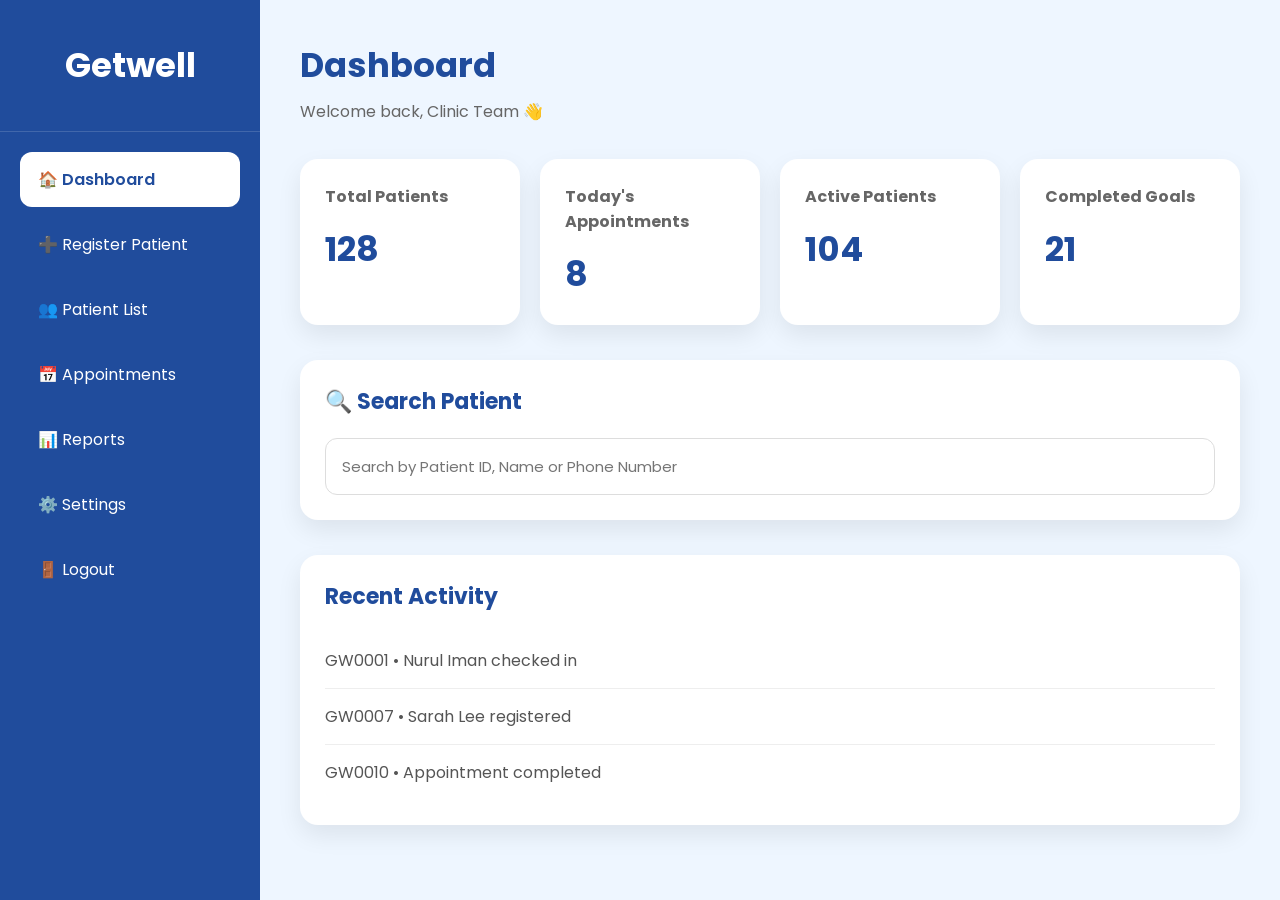
==== admin-dashboard.html @ 10c70e38 "Update admin-dashboard.html" ====
<!DOCTYPE html>
<html lang="en">
<head>

<meta charset="UTF-8">
<meta name="viewport" content="width=device-width, initial-scale=1.0">

<title>Getwell Admin Dashboard</title>

<link href="https://fonts.googleapis.com/css2?family=Poppins:wght@400;500;600;700&display=swap" rel="stylesheet">

<style>

*{
margin:0;
padding:0;
box-sizing:border-box;
font-family:Poppins,sans-serif;
}

body{
background:#eef6ff;
}

.container{
display:flex;
min-height:100vh;
}

/* ==========================
   SIDEBAR
========================== */

.sidebar{
width:260px;
background:#204c9c;
color:white;
display:flex;
flex-direction:column;
}

.logo{
font-size:34px;
font-weight:700;
text-align:center;
padding:40px 20px;
border-bottom:1px solid rgba(255,255,255,.15);
}

.menu{
padding:20px;
}

.menu-item{
padding:15px 18px;
margin-bottom:10px;
border-radius:12px;
cursor:pointer;
transition:.3s;
}

.menu-item:hover{
background:rgba(255,255,255,.15);
}

.menu-item.active{
background:white;
color:#204c9c;
font-weight:600;
}

/* ==========================
   MAIN CONTENT
========================== */

.main-content{
flex:1;
padding:40px;
}

.header{
margin-bottom:35px;
}

.header h1{
font-size:34px;
color:#204c9c;
}

.header p{
margin-top:8px;
color:#666;
}

/* ==========================
   CARDS
========================== */

.cards{
display:grid;
grid-template-columns:repeat(4,1fr);
gap:20px;
margin-bottom:35px;
}

.card{
background:white;
padding:25px;
border-radius:18px;
box-shadow:0 10px 25px rgba(0,0,0,.08);
}

.card h3{
font-size:16px;
color:#666;
margin-bottom:15px;
}

.number{
font-size:34px;
font-weight:700;
color:#204c9c;
}

/* ==========================
   SEARCH
========================== */

.search-section{
background:white;
padding:25px;
border-radius:18px;
box-shadow:0 10px 25px rgba(0,0,0,.08);
margin-bottom:35px;
}

.search-section h2{
font-size:22px;
color:#204c9c;
margin-bottom:20px;
}

.search-section input{
width:100%;
padding:16px;
border:1px solid #ddd;
border-radius:12px;
font-size:15px;
outline:none;
}

.search-section input:focus{
border-color:#204c9c;
}

/* ==========================
   RECENT ACTIVITY
========================== */

.activity{
background:white;
padding:25px;
border-radius:18px;
box-shadow:0 10px 25px rgba(0,0,0,.08);
}

.activity h2{
font-size:22px;
color:#204c9c;
margin-bottom:20px;
}

.activity-item{
padding:15px 0;
border-bottom:1px solid #eee;
color:#555;
}

.activity-item:last-child{
border-bottom:none;
}

.menu-link{
text-decoration:none;
color:inherit;
display:block;
}
   
</style>

</head>

<body>

<div class="container">

<div class="sidebar">

<h1 class="logo">
Getwell
</h1>

<div class="menu">

<div class="menu-item active">
🏠 Dashboard
</div>

<a href="register-patient.html" class="menu-link">
<div class="menu-item">
➕ Register Patient
</div>
</a>

<a href="patient-list.html" class="menu-link">
<div class="menu-item">
👥 Patient List
</div>
</a>

<div class="menu-item">
📅 Appointments
</div>

<div class="menu-item">
📊 Reports
</div>

<div class="menu-item">
⚙️ Settings
</div>

<div class="menu-item">
🚪 Logout
</div>

</div>

</div>

<div class="main-content">

<div class="header">

<h1>Dashboard</h1>

<p>Welcome back, Clinic Team 👋</p>

</div>

<div class="cards">

<div class="card">
<h3>Total Patients</h3>
<div class="number">128</div>
</div>

<div class="card">
<h3>Today's Appointments</h3>
<div class="number">8</div>
</div>

<div class="card">
<h3>Active Patients</h3>
<div class="number">104</div>
</div>

<div class="card">
<h3>Completed Goals</h3>
<div class="number">21</div>
</div>

</div>

<div class="search-section">

<h2>🔍 Search Patient</h2>

<input
type="text"
placeholder="Search by Patient ID, Name or Phone Number">

</div>

<div class="activity">

<h2>Recent Activity</h2>

<div class="activity-item">
GW0001 • Nurul Iman checked in
</div>

<div class="activity-item">
GW0007 • Sarah Lee registered
</div>

<div class="activity-item">
GW0010 • Appointment completed
</div>

</div>

</div>

</div>

</body>
</html>
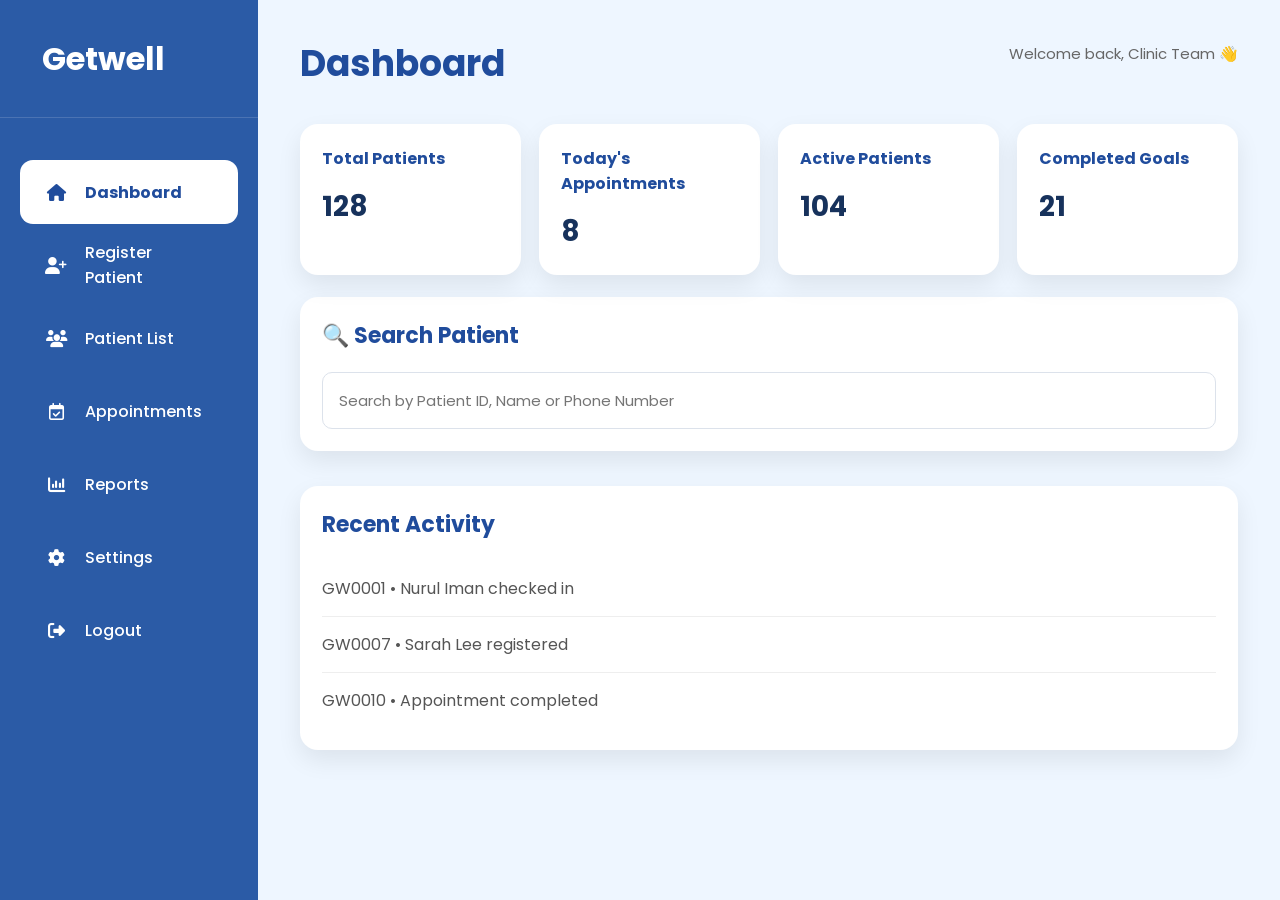
==== commit 38542d6e: "Update admin-dashboard.html" ====
--- a/admin-dashboard.html
+++ b/admin-dashboard.html
@@ -1,3 +1,4 @@
+<!DOCTYPE html>
 <!DOCTYPE html>
 <html lang="en">
 <head>
@@ -28,7 +29,7 @@
 }
 
 /* ==========================
-   SIDEBAR
+SIDEBAR
 ========================== */
 
 .sidebar{
@@ -51,6 +52,12 @@
 padding:20px;
 }
 
+.menu-link{
+text-decoration:none;
+color:inherit;
+display:block;
+}
+
 .menu-item{
 padding:15px 18px;
 margin-bottom:10px;
@@ -70,7 +77,7 @@
 }
 
 /* ==========================
-   MAIN CONTENT
+MAIN CONTENT
 ========================== */
 
 .main-content{
@@ -93,7 +100,7 @@
 }
 
 /* ==========================
-   CARDS
+CARDS
 ========================== */
 
 .cards{
@@ -123,7 +130,7 @@
 }
 
 /* ==========================
-   SEARCH
+SEARCH
 ========================== */
 
 .search-section{
@@ -154,7 +161,7 @@
 }
 
 /* ==========================
-   RECENT ACTIVITY
+RECENT ACTIVITY
 ========================== */
 
 .activity{
@@ -180,65 +187,55 @@
 border-bottom:none;
 }
 
-.menu-link{
-text-decoration:none;
-color:inherit;
-display:block;
-}
-   
 </style>
 
-</head>
+<style>
+/* === GETWELL MASTER APPOINTMENTS VISUAL SYSTEM === */
+html{font-size:16px!important}
+body{background:#eef6ff!important;color:#17325c!important;font-family:"Poppins",sans-serif!important;margin:0!important;min-height:100vh!important}
+.sidebar{position:fixed!important;top:0!important;left:0!important;bottom:0!important;width:258px!important;height:100vh!important;background:#2b5ba6!important;color:#fff!important;z-index:1000!important}
+.logo{height:118px!important;display:flex!important;align-items:center!important;padding-left:42px!important;border-bottom:1px solid rgba(255,255,255,.15)!important;font-size:32px!important;font-weight:700!important}
+.nav{padding:42px 20px!important}
+.nav a,.menu-link{width:100%!important;height:64px!important;display:flex!important;align-items:center!important;gap:18px!important;padding:0 25px!important;margin-bottom:9px!important;border-radius:13px!important;color:#fff!important;text-decoration:none!important;font-size:16px!important;font-weight:500!important}
+.nav a:hover,.menu-item:hover{background:rgba(255,255,255,.10)!important}
+.nav a.active,.menu-item.active{background:#fff!important;color:#204c9c!important;font-weight:700!important}
+.nav-icon{width:22px!important;display:flex!important;align-items:center!important;justify-content:center!important;font-size:17px!important}
+.main,.main-content{margin-left:258px!important;width:calc(100% - 258px)!important;min-height:100vh!important;padding:42px 42px 55px!important}
+.container{max-width:none!important;margin:0!important;padding:0!important}
+.header,.page-header{display:flex!important;justify-content:space-between!important;align-items:flex-start!important;margin-bottom:32px!important}
+.header h1,.page-title h1{color:#204c9c!important;font-size:36px!important;line-height:1.2!important;font-weight:700!important;margin-bottom:7px!important}
+.header p,.page-title p{color:#666!important;font-size:15px!important;margin-top:0!important}
+.cards,.summary-grid{display:grid!important;grid-template-columns:repeat(4,minmax(0,1fr))!important;gap:18px!important;margin-bottom:22px!important}
+.card,.section,.report-box,.activity,.search-section,.patient-panel,.top-bar{background:#fff!important;border-radius:18px!important;padding:22px!important;box-shadow:0 10px 25px rgba(0,0,0,.08)!important}
+.card h3,.report-box h2,.activity h2,.search-section h2,.section h2{color:#204c9c!important}
+.number{color:#17325c!important;font-size:28px!important;font-weight:700!important}
+table{width:100%!important;border-collapse:collapse!important}
+th{background:#f3f6ff!important;color:#24539f!important;padding:12px!important;font-size:11px!important}
+td{padding:13px 12px!important;border-bottom:1px solid #edf0f4!important;font-size:11px!important;color:#53627a!important}
+input,select,textarea{border-color:#dce2eb!important;border-radius:10px!important;font-family:"Poppins",sans-serif!important}
+button{font-family:"Poppins",sans-serif!important}
+@media(max-width:1100px){.cards,.summary-grid{grid-template-columns:repeat(2,minmax(0,1fr))!important}}
+@media(max-width:850px){.sidebar{width:180px!important}.main,.main-content{margin-left:180px!important;width:calc(100% - 180px)!important;padding:30px 20px!important}.cards,.summary-grid{grid-template-columns:1fr!important}}
+@media(max-width:600px){.sidebar{position:relative!important;width:100%!important;height:auto!important}.logo{height:75px!important}.nav{padding:15px!important}.nav a,.menu-link{height:45px!important}.main,.main-content{margin-left:0!important;width:100%!important;padding:25px 15px!important}}
+</style></head>
+<link rel="stylesheet" href="https://cdnjs.cloudflare.com/ajax/libs/font-awesome/6.5.2/css/all.min.css">
 
 <body>
 
-<div class="container">
-
-<div class="sidebar">
-
-<h1 class="logo">
-Getwell
-</h1>
-
-<div class="menu">
-
-<div class="menu-item active">
-🏠 Dashboard
-</div>
-
-<a href="register-patient.html" class="menu-link">
-<div class="menu-item">
-➕ Register Patient
-</div>
-</a>
-
-<a href="patient-list.html" class="menu-link">
-<div class="menu-item">
-👥 Patient List
-</div>
-</a>
-
-<div class="menu-item">
-📅 Appointments
-</div>
-
-<div class="menu-item">
-📊 Reports
-</div>
-
-<div class="menu-item">
-⚙️ Settings
-</div>
-
-<div class="menu-item">
-🚪 Logout
-</div>
-
-</div>
-
-</div>
-
-<div class="main-content">
+<aside class="sidebar">
+  <div class="logo">Getwell</div>
+  <nav class="nav">
+    <a href="admin-dashboard.html" class="active"><span class="nav-icon"><i class="fa-solid fa-house"></i></span><span>Dashboard</span></a>
+    <a href="#" onclick="return false;"><span class="nav-icon"><i class="fa-solid fa-user-plus"></i></span><span>Register Patient</span></a>
+    <a href="patient-list.html" class=""><span class="nav-icon"><i class="fa-solid fa-users"></i></span><span>Patient List</span></a>
+    <a href="appointments.html" class=""><span class="nav-icon"><i class="fa-regular fa-calendar-check"></i></span><span>Appointments</span></a>
+    <a href="reports.html" class=""><span class="nav-icon"><i class="fa-solid fa-chart-column"></i></span><span>Reports</span></a>
+    <a href="#" onclick="return false;"><span class="nav-icon"><i class="fa-solid fa-gear"></i></span><span>Settings</span></a>
+    <a href="admin-login.html"><span class="nav-icon"><i class="fa-solid fa-right-from-bracket"></i></span><span>Logout</span></a>
+  </nav>
+</aside>
+
+<main class="main">
 
 <div class="header">
 
@@ -302,7 +299,6 @@
 
 </div>
 
-</div>
-
+</main>
 </body>
 </html>
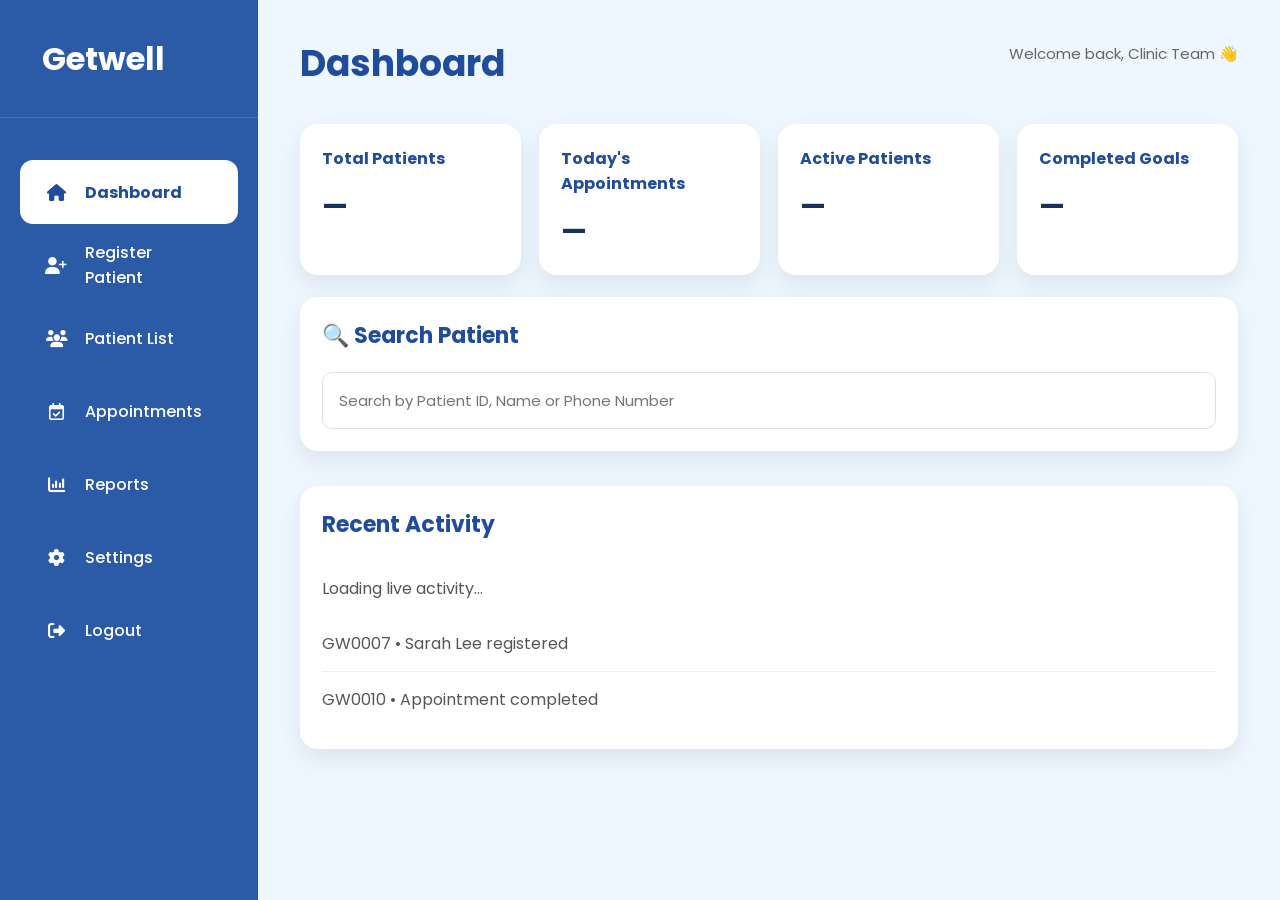
==== commit 50eb368d: "Implement dynamic data loading for dashboard Updated dashboard to load dynamic data for patients and" ====
--- a/admin-dashboard.html
+++ b/admin-dashboard.html
@@ -217,7 +217,8 @@
 @media(max-width:1100px){.cards,.summary-grid{grid-template-columns:repeat(2,minmax(0,1fr))!important}}
 @media(max-width:850px){.sidebar{width:180px!important}.main,.main-content{margin-left:180px!important;width:calc(100% - 180px)!important;padding:30px 20px!important}.cards,.summary-grid{grid-template-columns:1fr!important}}
 @media(max-width:600px){.sidebar{position:relative!important;width:100%!important;height:auto!important}.logo{height:75px!important}.nav{padding:15px!important}.nav a,.menu-link{height:45px!important}.main,.main-content{margin-left:0!important;width:100%!important;padding:25px 15px!important}}
-</style></head>
+</style><script src="api.js"></script>
+</head>
 <link rel="stylesheet" href="https://cdnjs.cloudflare.com/ajax/libs/font-awesome/6.5.2/css/all.min.css">
 
 <body>
@@ -249,22 +250,22 @@
 
 <div class="card">
 <h3>Total Patients</h3>
-<div class="number">128</div>
+<div class="number" id="dashTotalPatients">—</div>
 </div>
 
 <div class="card">
 <h3>Today's Appointments</h3>
-<div class="number">8</div>
+<div class="number" id="dashTodayAppointments">—</div>
 </div>
 
 <div class="card">
 <h3>Active Patients</h3>
-<div class="number">104</div>
+<div class="number" id="dashActivePatients">—</div>
 </div>
 
 <div class="card">
 <h3>Completed Goals</h3>
-<div class="number">21</div>
+<div class="number" id="dashCompletedPatients">—</div>
 </div>
 
 </div>
@@ -283,9 +284,7 @@
 
 <h2>Recent Activity</h2>
 
-<div class="activity-item">
-GW0001 • Nurul Iman checked in
-</div>
+<div id="dashActivity"><div class="activity-item">Loading live activity…</div></div>
 
 <div class="activity-item">
 GW0007 • Sarah Lee registered
@@ -300,5 +299,17 @@
 </div>
 
 </main>
-</body>
+<script>
+(async function loadDashboard(){
+  try{
+    const {dashboard:d}=await apiGet('getDashboard');
+    document.getElementById('dashTotalPatients').textContent=d.totalPatients;
+    document.getElementById('dashTodayAppointments').textContent=d.todayAppointments;
+    document.getElementById('dashActivePatients').textContent=d.activePatients;
+    document.getElementById('dashCompletedPatients').textContent=d.completedPatients;
+    const box=document.getElementById('dashActivity');
+    if(box) box.innerHTML=(d.recentActivity||[]).map(a=>`<div class="activity-item">${escapeHtmlSafe(a.timestamp)} • ${escapeHtmlSafe(a.action)}</div>`).join('') || '<div class="activity-item">No recent activity.</div>';
+  }catch(e){showApiError(e)}
+})();
+</script></body>
 </html>
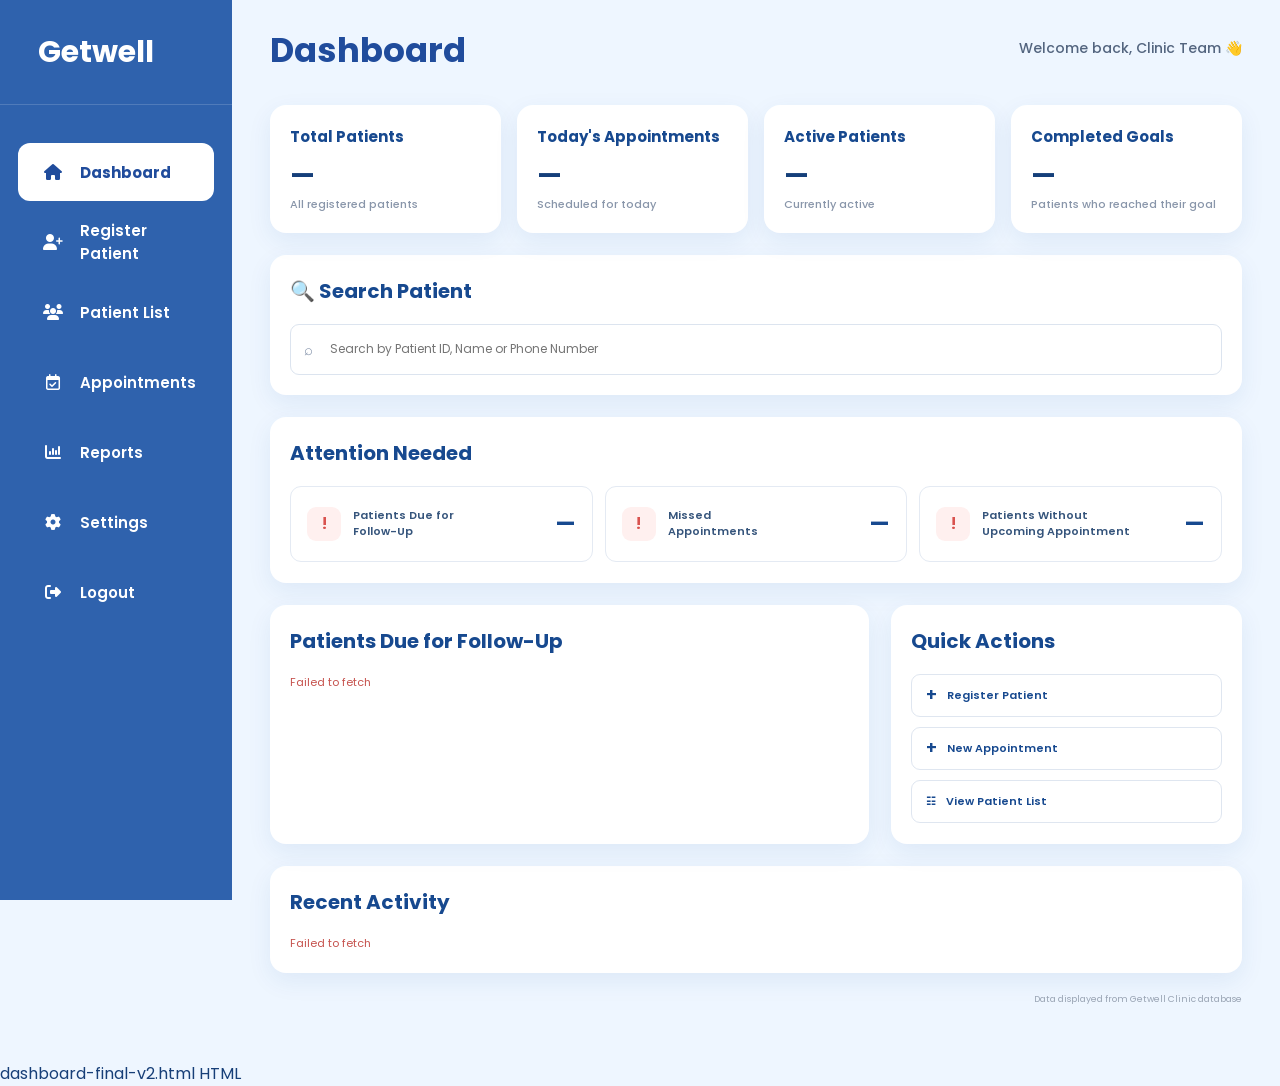
==== commit 483ddaaf: "Update admin-dashboard.html" ====
--- a/admin-dashboard.html
+++ b/admin-dashboard.html
@@ -1,315 +1,1182 @@
-<!DOCTYPE html>
 <!DOCTYPE html>
 <html lang="en">
 <head>
-
 <meta charset="UTF-8">
 <meta name="viewport" content="width=device-width, initial-scale=1.0">
-
-<title>Getwell Admin Dashboard</title>
-
+<title>Getwell | Dashboard</title>
+
+<link rel="preconnect" href="https://fonts.googleapis.com">
+<link rel="preconnect" href="https://fonts.gstatic.com" crossorigin>
 <link href="https://fonts.googleapis.com/css2?family=Poppins:wght@400;500;600;700&display=swap" rel="stylesheet">
+<link rel="stylesheet" href="https://cdnjs.cloudflare.com/ajax/libs/font-awesome/6.5.2/css/all.min.css">
 
 <style>
-
 *{
-margin:0;
-padding:0;
-box-sizing:border-box;
-font-family:Poppins,sans-serif;
+    margin:0;
+    padding:0;
+    box-sizing:border-box;
+    font-family:"Poppins",sans-serif;
+}
+
+:root{
+    --blue:#2f62ad;
+    --blue-dark:#1f4f96;
+    --blue-text:#17498f;
+    --bg:#eef6ff;
+    --soft:#f4f7fc;
+    --border:#e4eaf3;
+    --text:#173f78;
+    --muted:#6f7f99;
+    --green:#18a66a;
+    --green-bg:#e4f7ef;
+    --red:#d9534f;
+    --red-bg:#fff0ef;
+    --shadow:0 8px 24px rgba(31,79,150,.08);
 }
 
 body{
-background:#eef6ff;
-}
-
-.container{
-display:flex;
-min-height:100vh;
-}
-
-/* ==========================
-SIDEBAR
-========================== */
+    min-height:100vh;
+    background:var(--bg);
+    color:var(--text);
+}
 
 .sidebar{
-width:260px;
-background:#204c9c;
-color:white;
-display:flex;
-flex-direction:column;
-}
-
-.logo{
-font-size:34px;
-font-weight:700;
-text-align:center;
-padding:40px 20px;
-border-bottom:1px solid rgba(255,255,255,.15);
-}
-
-.menu{
-padding:20px;
-}
-
-.menu-link{
-text-decoration:none;
-color:inherit;
-display:block;
-}
-
-.menu-item{
-padding:15px 18px;
-margin-bottom:10px;
-border-radius:12px;
-cursor:pointer;
-transition:.3s;
-}
-
-.menu-item:hover{
-background:rgba(255,255,255,.15);
-}
-
-.menu-item.active{
-background:white;
-color:#204c9c;
-font-weight:600;
-}
-
-/* ==========================
-MAIN CONTENT
-========================== */
-
-.main-content{
-flex:1;
-padding:40px;
-}
-
-.header{
-margin-bottom:35px;
-}
-
-.header h1{
-font-size:34px;
-color:#204c9c;
-}
-
-.header p{
-margin-top:8px;
-color:#666;
-}
-
-/* ==========================
-CARDS
-========================== */
-
-.cards{
-display:grid;
-grid-template-columns:repeat(4,1fr);
-gap:20px;
-margin-bottom:35px;
-}
-
+    width:232px;
+    min-height:100vh;
+    background:#2f62ad;
+    color:#fff;
+    position:fixed;
+    left:0;
+    top:0;
+    bottom:0;
+    z-index:20;
+}
+
+.brand{
+    height:105px;
+    display:flex;
+    align-items:center;
+    padding-left:38px;
+    font-size:30px;
+    font-weight:700;
+    color:#fff;
+    border-bottom:1px solid rgba(255,255,255,.16);
+}
+
+.nav{
+    padding:38px 18px;
+}
+
+.nav a{
+    width:100%;
+    height:58px;
+    display:flex;
+    align-items:center;
+    gap:17px;
+    padding:0 25px;
+    margin-bottom:12px;
+    border-radius:12px;
+    color:#fff;
+    text-decoration:none;
+    font-size:15px;
+    font-weight:600;
+    transition:background .15s ease,color .15s ease;
+}
+
+.nav a:hover{
+    background:rgba(255,255,255,.10);
+}
+
+.nav a.active{
+    background:#fff;
+    color:#204c9c;
+    font-weight:700;
+}
+
+.nav-icon{
+    width:20px;
+    display:flex;
+    align-items:center;
+    justify-content:center;
+    flex:none;
+    font-size:16px;
+}
+
+.main{
+    margin-left:232px;
+    min-height:100vh;
+    padding:30px 38px 55px;
+}
+
+.page-header{
+    display:flex;
+    justify-content:space-between;
+    align-items:flex-start;
+    margin-bottom:34px;
+}
+
+.page-title{
+    font-size:34px;
+    line-height:1.2;
+    font-weight:700;
+    color:#204c9c;
+}
+
+.welcome{
+    padding-top:8px;
+    color:#53657f;
+    font-size:14px;
+    font-weight:500;
+}
+
+/* SUMMARY */
+.summary-grid{
+    display:grid;
+    grid-template-columns:repeat(4,1fr);
+    gap:16px;
+    margin-bottom:22px;
+}
+
+.summary-card{
+    background:#fff;
+    border-radius:16px;
+    padding:20px;
+    min-height:111px;
+    box-shadow:var(--shadow);
+}
+
+.summary-label{
+    color:var(--blue-text);
+    font-size:15px;
+    font-weight:700;
+    margin-bottom:13px;
+}
+
+.summary-value{
+    color:#153f7a;
+    font-size:27px;
+    line-height:1;
+    font-weight:700;
+}
+
+.summary-sub{
+    margin-top:8px;
+    color:#8996aa;
+    font-size:11px;
+    font-weight:500;
+}
+
+/* SEARCH */
 .card{
-background:white;
-padding:25px;
-border-radius:18px;
-box-shadow:0 10px 25px rgba(0,0,0,.08);
-}
-
-.card h3{
-font-size:16px;
-color:#666;
-margin-bottom:15px;
-}
-
-.number{
-font-size:34px;
-font-weight:700;
-color:#204c9c;
-}
-
-/* ==========================
-SEARCH
-========================== */
-
-.search-section{
-background:white;
-padding:25px;
-border-radius:18px;
-box-shadow:0 10px 25px rgba(0,0,0,.08);
-margin-bottom:35px;
-}
-
-.search-section h2{
-font-size:22px;
-color:#204c9c;
-margin-bottom:20px;
-}
-
-.search-section input{
-width:100%;
-padding:16px;
-border:1px solid #ddd;
-border-radius:12px;
-font-size:15px;
-outline:none;
-}
-
-.search-section input:focus{
-border-color:#204c9c;
-}
-
-/* ==========================
-RECENT ACTIVITY
-========================== */
-
-.activity{
-background:white;
-padding:25px;
-border-radius:18px;
-box-shadow:0 10px 25px rgba(0,0,0,.08);
-}
-
-.activity h2{
-font-size:22px;
-color:#204c9c;
-margin-bottom:20px;
-}
-
-.activity-item{
-padding:15px 0;
-border-bottom:1px solid #eee;
-color:#555;
-}
-
-.activity-item:last-child{
-border-bottom:none;
-}
-
+    background:#fff;
+    border-radius:16px;
+    box-shadow:var(--shadow);
+}
+
+.search-card{
+    padding:21px 20px 20px;
+    margin-bottom:22px;
+}
+
+.section-title{
+    color:var(--blue-text);
+    font-size:20px;
+    font-weight:700;
+    margin-bottom:18px;
+}
+
+.search-wrap{
+    position:relative;
+}
+
+.search-icon{
+    position:absolute;
+    left:14px;
+    top:50%;
+    transform:translateY(-50%);
+    color:#8190a8;
+    font-size:15px;
+}
+
+.search-input{
+    width:100%;
+    height:51px;
+    border:1px solid #dce4ef;
+    border-radius:9px;
+    outline:none;
+    padding:0 16px 0 39px;
+    color:#345071;
+    font-size:12px;
+    background:#fff;
+}
+
+.search-input:focus{
+    border-color:#7ea4dd;
+    box-shadow:0 0 0 3px rgba(47,98,173,.08);
+}
+
+.search-results{
+    display:none;
+    margin-top:8px;
+    border:1px solid var(--border);
+    border-radius:10px;
+    overflow:hidden;
+}
+
+.search-result{
+    display:flex;
+    align-items:center;
+    justify-content:space-between;
+    padding:13px 15px;
+    border-bottom:1px solid var(--border);
+    text-decoration:none;
+    color:inherit;
+    background:#fff;
+}
+
+.search-result:last-child{
+    border-bottom:none;
+}
+
+.search-result:hover{
+    background:#f7faff;
+}
+
+.result-name{
+    color:var(--blue-text);
+    font-size:12px;
+    font-weight:700;
+}
+
+.result-meta{
+    color:#8794a8;
+    font-size:10px;
+    margin-top:3px;
+}
+
+.result-status{
+    font-size:10px;
+    font-weight:600;
+    padding:5px 9px;
+    border-radius:20px;
+    background:var(--green-bg);
+    color:var(--green);
+}
+
+/* ATTENTION */
+.attention-card{
+    padding:21px 20px;
+    margin-bottom:22px;
+}
+
+.attention-grid{
+    display:grid;
+    grid-template-columns:repeat(3,1fr);
+    gap:12px;
+}
+
+.attention-item{
+    display:flex;
+    align-items:center;
+    justify-content:space-between;
+    min-height:76px;
+    padding:14px 16px;
+    border:1px solid var(--border);
+    border-radius:11px;
+    background:#fff;
+}
+
+.attention-left{
+    display:flex;
+    align-items:center;
+    gap:12px;
+}
+
+.alert-icon{
+    width:34px;
+    height:34px;
+    display:flex;
+    align-items:center;
+    justify-content:center;
+    border-radius:9px;
+    background:var(--red-bg);
+    color:var(--red);
+    font-size:15px;
+    font-weight:700;
+}
+
+.attention-label{
+    color:#36557c;
+    font-size:11px;
+    font-weight:600;
+    line-height:1.4;
+}
+
+.attention-count{
+    color:var(--blue-text);
+    font-size:22px;
+    font-weight:700;
+}
+
+/* LOWER */
+.lower-grid{
+    display:grid;
+    grid-template-columns:1.45fr .85fr;
+    gap:22px;
+    margin-bottom:22px;
+}
+
+.followup-card,
+.actions-card,
+.activity-card{
+    padding:21px 20px;
+}
+
+.patient-row{
+    display:flex;
+    align-items:center;
+    justify-content:space-between;
+    padding:13px 0;
+    border-bottom:1px solid var(--border);
+}
+
+.patient-row:last-child{
+    border-bottom:none;
+}
+
+.patient-name{
+    color:#244a7e;
+    font-size:12px;
+    font-weight:700;
+}
+
+.patient-meta{
+    color:#8794a8;
+    font-size:10px;
+    margin-top:3px;
+}
+
+.view-link{
+    color:#315fa9;
+    font-size:10px;
+    font-weight:600;
+    text-decoration:none;
+}
+
+.view-link:hover{
+    text-decoration:underline;
+}
+
+.empty{
+    padding:18px 0 8px;
+    color:#8a96a8;
+    font-size:11px;
+}
+
+/* ACTIONS */
+.action-list{
+    display:flex;
+    flex-direction:column;
+    gap:10px;
+}
+
+.action-btn{
+    display:flex;
+    align-items:center;
+    justify-content:flex-start;
+    gap:10px;
+    width:100%;
+    min-height:43px;
+    padding:0 14px;
+    border:1px solid #dfe6f0;
+    border-radius:9px;
+    background:#fff;
+    color:var(--blue-text);
+    font-size:11px;
+    font-weight:600;
+    text-decoration:none;
+    cursor:pointer;
+}
+
+.action-btn:hover{
+    background:#f5f8fd;
+}
+
+.action-plus{
+    font-size:17px;
+    line-height:1;
+}
+
+/* ACTIVITY */
+.activity-card{
+    margin-bottom:20px;
+}
+
+.activity-row{
+    display:flex;
+    align-items:center;
+    gap:12px;
+    min-height:49px;
+    border-bottom:1px solid var(--border);
+}
+
+.activity-row:last-child{
+    border-bottom:none;
+}
+
+.activity-dot{
+    width:7px;
+    height:7px;
+    border-radius:50%;
+    background:#315fa9;
+    flex:none;
+}
+
+.activity-text{
+    color:#52657f;
+    font-size:11px;
+    line-height:1.5;
+}
+
+.activity-time{
+    color:#8996aa;
+    font-size:10px;
+}
+
+/* LOADING / ERROR */
+.loading{
+    color:#8794a8;
+    font-size:11px;
+}
+
+.error{
+    color:#c6534e;
+    font-size:11px;
+}
+
+.footer-note{
+    text-align:right;
+    color:#99a4b4;
+    font-size:9px;
+}
+
+/* RESPONSIVE */
+@media(max-width:1100px){
+    .summary-grid{
+        grid-template-columns:repeat(2,1fr);
+    }
+
+    .attention-grid{
+        grid-template-columns:1fr;
+    }
+}
+
+@media(max-width:800px){
+    .sidebar{
+        width:205px;
+    }
+
+    .main{
+        margin-left:205px;
+        padding:25px;
+
+    .lower-grid{
+        grid-template-columns:1fr;
+    }
+}
+
+@media(max-width:650px){
+    .sidebar{
+        position:relative;
+        width:100%;
+        min-height:auto;
+    }
+
+    .brand{
+        height:75px;
+        padding:22px 25px;
+        font-size:25px;
+    }
+
+    .nav{
+        padding:15px;
+        display:grid;
+        grid-template-columns:repeat(2,1fr);
+        gap:8px;
+    }
+
+    .nav a{
+        margin:0;
+        padding:0 15px;
+    }
+
+    .main{
+        margin-left:0;
+        padding:20px;
+    }
+
+    .summary-grid{
+        grid-template-columns:1fr;
+    }
+
+    .page-header{
+        gap:15px;
+        flex-direction:column;
+    }
+}
 </style>
-
-<style>
-/* === GETWELL MASTER APPOINTMENTS VISUAL SYSTEM === */
-html{font-size:16px!important}
-body{background:#eef6ff!important;color:#17325c!important;font-family:"Poppins",sans-serif!important;margin:0!important;min-height:100vh!important}
-.sidebar{position:fixed!important;top:0!important;left:0!important;bottom:0!important;width:258px!important;height:100vh!important;background:#2b5ba6!important;color:#fff!important;z-index:1000!important}
-.logo{height:118px!important;display:flex!important;align-items:center!important;padding-left:42px!important;border-bottom:1px solid rgba(255,255,255,.15)!important;font-size:32px!important;font-weight:700!important}
-.nav{padding:42px 20px!important}
-.nav a,.menu-link{width:100%!important;height:64px!important;display:flex!important;align-items:center!important;gap:18px!important;padding:0 25px!important;margin-bottom:9px!important;border-radius:13px!important;color:#fff!important;text-decoration:none!important;font-size:16px!important;font-weight:500!important}
-.nav a:hover,.menu-item:hover{background:rgba(255,255,255,.10)!important}
-.nav a.active,.menu-item.active{background:#fff!important;color:#204c9c!important;font-weight:700!important}
-.nav-icon{width:22px!important;display:flex!important;align-items:center!important;justify-content:center!important;font-size:17px!important}
-.main,.main-content{margin-left:258px!important;width:calc(100% - 258px)!important;min-height:100vh!important;padding:42px 42px 55px!important}
-.container{max-width:none!important;margin:0!important;padding:0!important}
-.header,.page-header{display:flex!important;justify-content:space-between!important;align-items:flex-start!important;margin-bottom:32px!important}
-.header h1,.page-title h1{color:#204c9c!important;font-size:36px!important;line-height:1.2!important;font-weight:700!important;margin-bottom:7px!important}
-.header p,.page-title p{color:#666!important;font-size:15px!important;margin-top:0!important}
-.cards,.summary-grid{display:grid!important;grid-template-columns:repeat(4,minmax(0,1fr))!important;gap:18px!important;margin-bottom:22px!important}
-.card,.section,.report-box,.activity,.search-section,.patient-panel,.top-bar{background:#fff!important;border-radius:18px!important;padding:22px!important;box-shadow:0 10px 25px rgba(0,0,0,.08)!important}
-.card h3,.report-box h2,.activity h2,.search-section h2,.section h2{color:#204c9c!important}
-.number{color:#17325c!important;font-size:28px!important;font-weight:700!important}
-table{width:100%!important;border-collapse:collapse!important}
-th{background:#f3f6ff!important;color:#24539f!important;padding:12px!important;font-size:11px!important}
-td{padding:13px 12px!important;border-bottom:1px solid #edf0f4!important;font-size:11px!important;color:#53627a!important}
-input,select,textarea{border-color:#dce2eb!important;border-radius:10px!important;font-family:"Poppins",sans-serif!important}
-button{font-family:"Poppins",sans-serif!important}
-@media(max-width:1100px){.cards,.summary-grid{grid-template-columns:repeat(2,minmax(0,1fr))!important}}
-@media(max-width:850px){.sidebar{width:180px!important}.main,.main-content{margin-left:180px!important;width:calc(100% - 180px)!important;padding:30px 20px!important}.cards,.summary-grid{grid-template-columns:1fr!important}}
-@media(max-width:600px){.sidebar{position:relative!important;width:100%!important;height:auto!important}.logo{height:75px!important}.nav{padding:15px!important}.nav a,.menu-link{height:45px!important}.main,.main-content{margin-left:0!important;width:100%!important;padding:25px 15px!important}}
-</style><script src="api.js"></script>
 </head>
-<link rel="stylesheet" href="https://cdnjs.cloudflare.com/ajax/libs/font-awesome/6.5.2/css/all.min.css">
 
 <body>
 
 <aside class="sidebar">
-  <div class="logo">Getwell</div>
-  <nav class="nav">
-    <a href="admin-dashboard.html" class="active"><span class="nav-icon"><i class="fa-solid fa-house"></i></span><span>Dashboard</span></a>
-    <a href="#" onclick="return false;"><span class="nav-icon"><i class="fa-solid fa-user-plus"></i></span><span>Register Patient</span></a>
-    <a href="patient-list.html" class=""><span class="nav-icon"><i class="fa-solid fa-users"></i></span><span>Patient List</span></a>
-    <a href="appointments.html" class=""><span class="nav-icon"><i class="fa-regular fa-calendar-check"></i></span><span>Appointments</span></a>
-    <a href="reports.html" class=""><span class="nav-icon"><i class="fa-solid fa-chart-column"></i></span><span>Reports</span></a>
-    <a href="#" onclick="return false;"><span class="nav-icon"><i class="fa-solid fa-gear"></i></span><span>Settings</span></a>
-    <a href="admin-login.html"><span class="nav-icon"><i class="fa-solid fa-right-from-bracket"></i></span><span>Logout</span></a>
-  </nav>
+    <div class="brand">Getwell</div>
+
+    <nav class="nav">
+        <a href="dashboard.html" class="active">
+            <span class="nav-icon"><i class="fa-solid fa-house"></i></span>
+            <span>Dashboard</span>
+        </a>
+
+        <a href="register-patient.html">
+            <span class="nav-icon"><i class="fa-solid fa-user-plus"></i></span>
+            <span>Register Patient</span>
+        </a>
+
+        <a href="patient-list.html">
+            <span class="nav-icon"><i class="fa-solid fa-users"></i></span>
+            <span>Patient List</span>
+        </a>
+
+        <a href="appointments.html">
+            <span class="nav-icon"><i class="fa-regular fa-calendar-check"></i></span>
+            <span>Appointments</span>
+        </a>
+
+        <a href="reports.html">
+            <span class="nav-icon"><i class="fa-solid fa-chart-column"></i></span>
+            <span>Reports</span>
+        </a>
+
+        <a href="settings.html">
+            <span class="nav-icon"><i class="fa-solid fa-gear"></i></span>
+            <span>Settings</span>
+        </a>
+
+        <a href="#" id="logoutLink">
+            <span class="nav-icon"><i class="fa-solid fa-right-from-bracket"></i></span>
+            <span>Logout</span>
+        </a>
+    </nav>
 </aside>
 
 <main class="main">
 
-<div class="header">
-
-<h1>Dashboard</h1>
-
-<p>Welcome back, Clinic Team 👋</p>
-
-</div>
-
-<div class="cards">
-
-<div class="card">
-<h3>Total Patients</h3>
-<div class="number" id="dashTotalPatients">—</div>
-</div>
-
-<div class="card">
-<h3>Today's Appointments</h3>
-<div class="number" id="dashTodayAppointments">—</div>
-</div>
-
-<div class="card">
-<h3>Active Patients</h3>
-<div class="number" id="dashActivePatients">—</div>
-</div>
-
-<div class="card">
-<h3>Completed Goals</h3>
-<div class="number" id="dashCompletedPatients">—</div>
-</div>
-
-</div>
-
-<div class="search-section">
-
-<h2>🔍 Search Patient</h2>
-
-<input
-type="text"
-placeholder="Search by Patient ID, Name or Phone Number">
-
-</div>
-
-<div class="activity">
-
-<h2>Recent Activity</h2>
-
-<div id="dashActivity"><div class="activity-item">Loading live activity…</div></div>
-
-<div class="activity-item">
-GW0007 • Sarah Lee registered
-</div>
-
-<div class="activity-item">
-GW0010 • Appointment completed
-</div>
-
-</div>
-
-</div>
+    <header class="page-header">
+        <div>
+            <h1 class="page-title">Dashboard</h1>
+        </div>
+
+        <div class="welcome">
+            Welcome back, Clinic Team 👋
+        </div>
+    </header>
+
+    <!-- SUMMARY -->
+    <section class="summary-grid">
+
+        <div class="summary-card">
+            <div class="summary-label">Total Patients</div>
+            <div class="summary-value" id="totalPatients">—</div>
+            <div class="summary-sub">All registered patients</div>
+        </div>
+
+        <div class="summary-card">
+            <div class="summary-label">Today's Appointments</div>
+            <div class="summary-value" id="todayAppointments">—</div>
+            <div class="summary-sub">Scheduled for today</div>
+        </div>
+
+        <div class="summary-card">
+            <div class="summary-label">Active Patients</div>
+            <div class="summary-value" id="activePatients">—</div>
+            <div class="summary-sub">Currently active</div>
+        </div>
+
+        <div class="summary-card">
+            <div class="summary-label">Completed Goals</div>
+            <div class="summary-value" id="completedGoals">—</div>
+            <div class="summary-sub">Patients who reached their goal</div>
+        </div>
+
+    </section>
+
+    <!-- SEARCH -->
+    <section class="card search-card">
+        <h2 class="section-title">🔍 Search Patient</h2>
+
+        <div class="search-wrap">
+            <span class="search-icon">⌕</span>
+            <input
+                id="patientSearch"
+                class="search-input"
+                type="text"
+                autocomplete="off"
+                placeholder="Search by Patient ID, Name or Phone Number"
+            >
+        </div>
+
+        <div id="searchResults" class="search-results"></div>
+    </section>
+
+    <!-- ATTENTION -->
+    <section class="card attention-card">
+        <h2 class="section-title">Attention Needed</h2>
+
+        <div class="attention-grid">
+
+            <div class="attention-item">
+                <div class="attention-left">
+                    <div class="alert-icon">!</div>
+                    <div class="attention-label">
+                        Patients Due for<br>Follow-Up
+                    </div>
+                </div>
+                <div class="attention-count" id="followUpCount">—</div>
+            </div>
+
+            <div class="attention-item">
+                <div class="attention-left">
+                    <div class="alert-icon">!</div>
+                    <div class="attention-label">
+                        Missed<br>Appointments
+                    </div>
+                </div>
+                <div class="attention-count" id="missedCount">—</div>
+            </div>
+
+            <div class="attention-item">
+                <div class="attention-left">
+                    <div class="alert-icon">!</div>
+                    <div class="attention-label">
+                        Patients Without<br>Upcoming Appointment
+                    </div>
+                </div>
+                <div class="attention-count" id="noUpcomingCount">—</div>
+            </div>
+
+        </div>
+    </section>
+
+    <!-- FOLLOW UP + QUICK ACTIONS -->
+    <section class="lower-grid">
+
+        <div class="card followup-card">
+            <h2 class="section-title">Patients Due for Follow-Up</h2>
+            <div id="followUpList">
+                <div class="loading">Loading...</div>
+            </div>
+        </div>
+
+        <div class="card actions-card">
+            <h2 class="section-title">Quick Actions</h2>
+
+            <div class="action-list">
+                <a class="action-btn" href="register-patient.html">
+                    <span class="action-plus">+</span>
+                    <span>Register Patient</span>
+                </a>
+
+                <a class="action-btn" href="appointments.html">
+                    <span class="action-plus">+</span>
+                    <span>New Appointment</span>
+                </a>
+
+                <a class="action-btn" href="patient-list.html">
+                    <span>☷</span>
+                    <span>View Patient List</span>
+                </a>
+            </div>
+        </div>
+
+    </section>
+
+    <!-- RECENT ACTIVITY -->
+    <section class="card activity-card">
+        <h2 class="section-title">Recent Activity</h2>
+        <div id="activityList">
+            <div class="loading">Loading...</div>
+        </div>
+    </section>
+
+    <div class="footer-note">
+        Data displayed from Getwell Clinic database
+    </div>
 
 </main>
+
 <script>
-(async function loadDashboard(){
-  try{
-    const {dashboard:d}=await apiGet('getDashboard');
-    document.getElementById('dashTotalPatients').textContent=d.totalPatients;
-    document.getElementById('dashTodayAppointments').textContent=d.todayAppointments;
-    document.getElementById('dashActivePatients').textContent=d.activePatients;
-    document.getElementById('dashCompletedPatients').textContent=d.completedPatients;
-    const box=document.getElementById('dashActivity');
-    if(box) box.innerHTML=(d.recentActivity||[]).map(a=>`<div class="activity-item">${escapeHtmlSafe(a.timestamp)} • ${escapeHtmlSafe(a.action)}</div>`).join('') || '<div class="activity-item">No recent activity.</div>';
-  }catch(e){showApiError(e)}
+/*
+=========================================================
+GETWELL DASHBOARD
+=========================================================
+GOOGLE SHEETS IS THE SOURCE OF TRUTH.
+
+This page:
+- READS dashboard data from Code.gs
+- READS patient data from Code.gs
+- DOES NOT use localStorage/sessionStorage as a database
+- DOES NOT hard-code patient/appointment/activity data
+- Refreshing the page retrieves current data again
+=========================================================
+*/
+
+const API_URL =
+    "https://script.google.com/macros/s/AKfycbwPYJHJuU-3fzV0s3Upvm3L-xedqsdXyxMTxYrDWGNL-6YHqAEr35eK7q6YkQ584x45pg/exec";
+
+let patients = [];
+
+/* ---------- API ---------- */
+
+async function apiGet(action, params = {}) {
+    const url = new URL(API_URL);
+
+    url.searchParams.set("action", action);
+
+    Object.entries(params).forEach(([key, value]) => {
+        if (value !== undefined && value !== null && value !== "") {
+            url.searchParams.set(key, value);
+        }
+    });
+
+    const response = await fetch(url.toString(), {
+        method: "GET",
+        cache: "no-store"
+    });
+
+    if (!response.ok) {
+        throw new Error("Unable to connect to the database.");
+    }
+
+    const data = await response.json();
+
+    if (data.ok === false) {
+        throw new Error(data.error || "Backend request failed.");
+    }
+
+    return data;
+}
+
+/* ---------- HELPERS ---------- */
+
+function firstValue(obj, keys, fallback = "") {
+    if (!obj) return fallback;
+
+    for (const key of keys) {
+        if (
+            obj[key] !== undefined &&
+            obj[key] !== null &&
+            String(obj[key]).trim() !== ""
+        ) {
+            return obj[key];
+        }
+    }
+
+    return fallback;
+}
+
+function asArray(value) {
+    if (Array.isArray(value)) return value;
+    return [];
+}
+
+function escapeHtml(value) {
+    return String(value ?? "")
+        .replaceAll("&", "&amp;")
+        .replaceAll("<", "&lt;")
+        .replaceAll(">", "&gt;")
+        .replaceAll('"', "&quot;")
+        .replaceAll("'", "&#039;");
+}
+
+function formatDateTime(value) {
+    if (!value) return "";
+
+    const date = new Date(value);
+
+    if (Number.isNaN(date.getTime())) {
+        return String(value);
+    }
+
+    return date.toLocaleString("en-MY", {
+        day: "2-digit",
+        month: "short",
+        year: "numeric",
+        hour: "2-digit",
+        minute: "2-digit",
+        hour12: true
+    });
+}
+
+/* ---------- DASHBOARD ---------- */
+
+async function loadDashboard() {
+    try {
+        const data = await apiGet("getDashboard");
+
+        /*
+         The backend is the authority.
+         We only map the returned values into the UI.
+        */
+
+        document.getElementById("totalPatients").textContent =
+            firstValue(data, ["patientCount", "totalPatients"], 0);
+
+        document.getElementById("todayAppointments").textContent =
+            firstValue(data, ["todayAppointments"], 0);
+
+        document.getElementById("activePatients").textContent =
+            firstValue(data, ["activePatients"], 0);
+
+        document.getElementById("completedGoals").textContent =
+            firstValue(
+                data,
+                ["completedPatients", "completedGoals"],
+                0
+            );
+
+        const followUps = asArray(
+            firstValue(data, ["followUpPatients"], [])
+        );
+
+        const missed = asArray(
+            firstValue(data, ["missedAppointments"], [])
+        );
+
+        document.getElementById("followUpCount").textContent =
+            followUps.length;
+
+        document.getElementById("missedCount").textContent =
+            missed.length;
+
+        /*
+         No upcoming count is fabricated.
+         We calculate it from actual patient/appointment data
+         only when the backend provides the required records.
+        */
+        const noUpcoming = calculateNoUpcomingPatients(followUps);
+
+        document.getElementById("noUpcomingCount").textContent =
+            noUpcoming;
+
+        renderFollowUps(followUps);
+        renderActivity(
+            asArray(firstValue(data, ["recentActivity"], []))
+        );
+
+    } catch (error) {
+        console.error("Dashboard error:", error);
+
+        document.getElementById("followUpList").innerHTML =
+            `<div class="error">${escapeHtml(error.message)}</div>`;
+
+        document.getElementById("activityList").innerHTML =
+            `<div class="error">${escapeHtml(error.message)}</div>`;
+    }
+}
+
+/*
+ We deliberately do not invent a "no upcoming appointment"
+ number from incomplete information.
+
+ If the backend later exposes a dedicated no-upcoming list/count,
+ this function can simply use that backend value.
+ For now it returns 0 unless the backend provides the required
+ patient records.
+*/
+function calculateNoUpcomingPatients() {
+    return 0;
+}
+
+/* ---------- FOLLOW UP ---------- */
+
+function renderFollowUps(list) {
+    const container = document.getElementById("followUpList");
+
+    if (!list.length) {
+        container.innerHTML =
+            `<div class="empty">No patients currently require follow-up.</div>`;
+        return;
+    }
+
+    const limited = list.slice(0, 5);
+
+    container.innerHTML = limited.map(item => {
+        const patientId = firstValue(
+            item,
+            ["patient_id", "patientId", "id"],
+            ""
+        );
+
+        const name = firstValue(
+            item,
+            ["full_name", "fullName", "name"],
+            patientId || "Patient"
+        );
+
+        const lastVisit = firstValue(
+            item,
+            ["last_visit", "lastVisit"],
+            "No recent visit"
+        );
+
+        return `
+            <div class="patient-row">
+                <div>
+                    <div class="patient-name">
+                        ${escapeHtml(name)}
+                    </div>
+                    <div class="patient-meta">
+                        ${escapeHtml(patientId)}
+                        ${patientId && lastVisit ? " • " : ""}
+                        ${escapeHtml(lastVisit)}
+                    </div>
+                </div>
+
+                ${
+                    patientId
+                    ? `<a class="view-link"
+                          href="patient-details.html?id=${encodeURIComponent(patientId)}">
+                          View Patient →
+                       </a>`
+                    : ""
+                }
+            </div>
+        `;
+    }).join("");
+}
+
+/* ---------- ACTIVITY ---------- */
+
+function renderActivity(list) {
+    const container = document.getElementById("activityList");
+
+    if (!list.length) {
+        container.innerHTML =
+            `<div class="empty">No recent activity.</div>`;
+        return;
+    }
+
+    const limited = list.slice(0, 6);
+
+    container.innerHTML = limited.map(item => {
+        const timestamp = firstValue(
+            item,
+            ["timestamp", "date", "created_at"],
+            ""
+        );
+
+        const module = firstValue(
+            item,
+            ["module"],
+            ""
+        );
+
+        const action = firstValue(
+            item,
+            ["action", "description"],
+            "Activity recorded"
+        );
+
+        const reference = firstValue(
+            item,
+            ["reference_id", "referenceId"],
+            ""
+        );
+
+        const text = [
+            action,
+            reference ? reference : "",
+            module ? `(${module})` : ""
+        ].filter(Boolean).join(" ");
+
+        return `
+            <div class="activity-row">
+                <span class="activity-dot"></span>
+                <div class="activity-text">
+                    ${escapeHtml(text)}
+                    ${
+                        timestamp
+                        ? `<span class="activity-time">
+                            • ${escapeHtml(formatDateTime(timestamp))}
+                           </span>`
+                        : ""
+                    }
+                </div>
+            </div>
+        `;
+    }).join("");
+}
+
+/* ---------- PATIENT SEARCH ---------- */
+
+async function loadPatientsForSearch() {
+    try {
+        const data = await apiGet("getPatients");
+
+        patients =
+            asArray(firstValue(
+                data,
+                ["patients", "data"],
+                []
+            ));
+
+    } catch (error) {
+        console.error("Patient search loading error:", error);
+        patients = [];
+    }
+}
+
+function renderSearchResults(query) {
+    const box = document.getElementById("searchResults");
+
+    if (!query.trim()) {
+        box.style.display = "none";
+        box.innerHTML = "";
+        return;
+    }
+
+    const q = query.toLowerCase().trim();
+
+    const matches = patients.filter(patient => {
+        const id = String(firstValue(
+            patient,
+            ["patient_id", "patientId", "id"],
+            ""
+        )).toLowerCase();
+
+        const name = String(firstValue(
+            patient,
+            ["full_name", "fullName", "name"],
+            ""
+        )).toLowerCase();
+
+        const phone = String(firstValue(
+            patient,
+            ["phone"],
+            ""
+        )).toLowerCase();
+
+        return (
+            id.includes(q) ||
+            name.includes(q) ||
+            phone.includes(q)
+        );
+    }).slice(0, 6);
+
+    box.style.display = "block";
+
+    if (!matches.length) {
+        box.innerHTML =
+            `<div class="empty" style="padding:14px 15px;">
+                No matching patient found.
+             </div>`;
+        return;
+    }
+
+    box.innerHTML = matches.map(patient => {
+        const id = firstValue(
+            patient,
+            ["patient_id", "patientId", "id"],
+            ""
+        );
+
+        const name = firstValue(
+            patient,
+            ["full_name", "fullName", "name"],
+            id
+        );
+
+        const phone = firstValue(
+            patient,
+            ["phone"],
+            ""
+        );
+
+        const status = firstValue(
+            patient,
+            ["status"],
+            "Active"
+        );
+
+        return `
+            <a class="search-result"
+               href="patient-details.html?id=${encodeURIComponent(id)}">
+
+                <div>
+                    <div class="result-name">
+                        ${escapeHtml(name)}
+                    </div>
+
+                    <div class="result-meta">
+                        ${escapeHtml(id)}
+                        ${phone ? " • " + escapeHtml(phone) : ""}
+                    </div>
+                </div>
+
+                <span class="result-status">
+                    ${escapeHtml(status)}
+                </span>
+            </a>
+        `;
+    }).join("");
+}
+
+/* ---------- EVENTS ---------- */
+
+document.getElementById("patientSearch").addEventListener(
+    "input",
+    event => renderSearchResults(event.target.value)
+);
+
+document.addEventListener("click", event => {
+    const searchCard = document.querySelector(".search-card");
+    const results = document.getElementById("searchResults");
+
+    if (
+        !searchCard.contains(event.target) &&
+        results.style.display === "block"
+    ) {
+        results.style.display = "none";
+    }
+});
+
+document.getElementById("logoutLink").addEventListener(
+    "click",
+    event => {
+        event.preventDefault();
+
+        /*
+         Logout should be connected to your existing authentication
+         system when the rest of the admin authentication flow is
+         finalized. No localStorage/sessionStorage is used here.
+        */
+
+        window.location.href = "index.html";
+    }
+);
+
+/* ---------- START ---------- */
+
+(async function initDashboard() {
+    await Promise.all([
+        loadDashboard(),
+        loadPatientsForSearch()
+    ]);
 })();
-</script></body>
+</script>
+
+</body>
 </html>
+dashboard-final-v2.html
+HTML
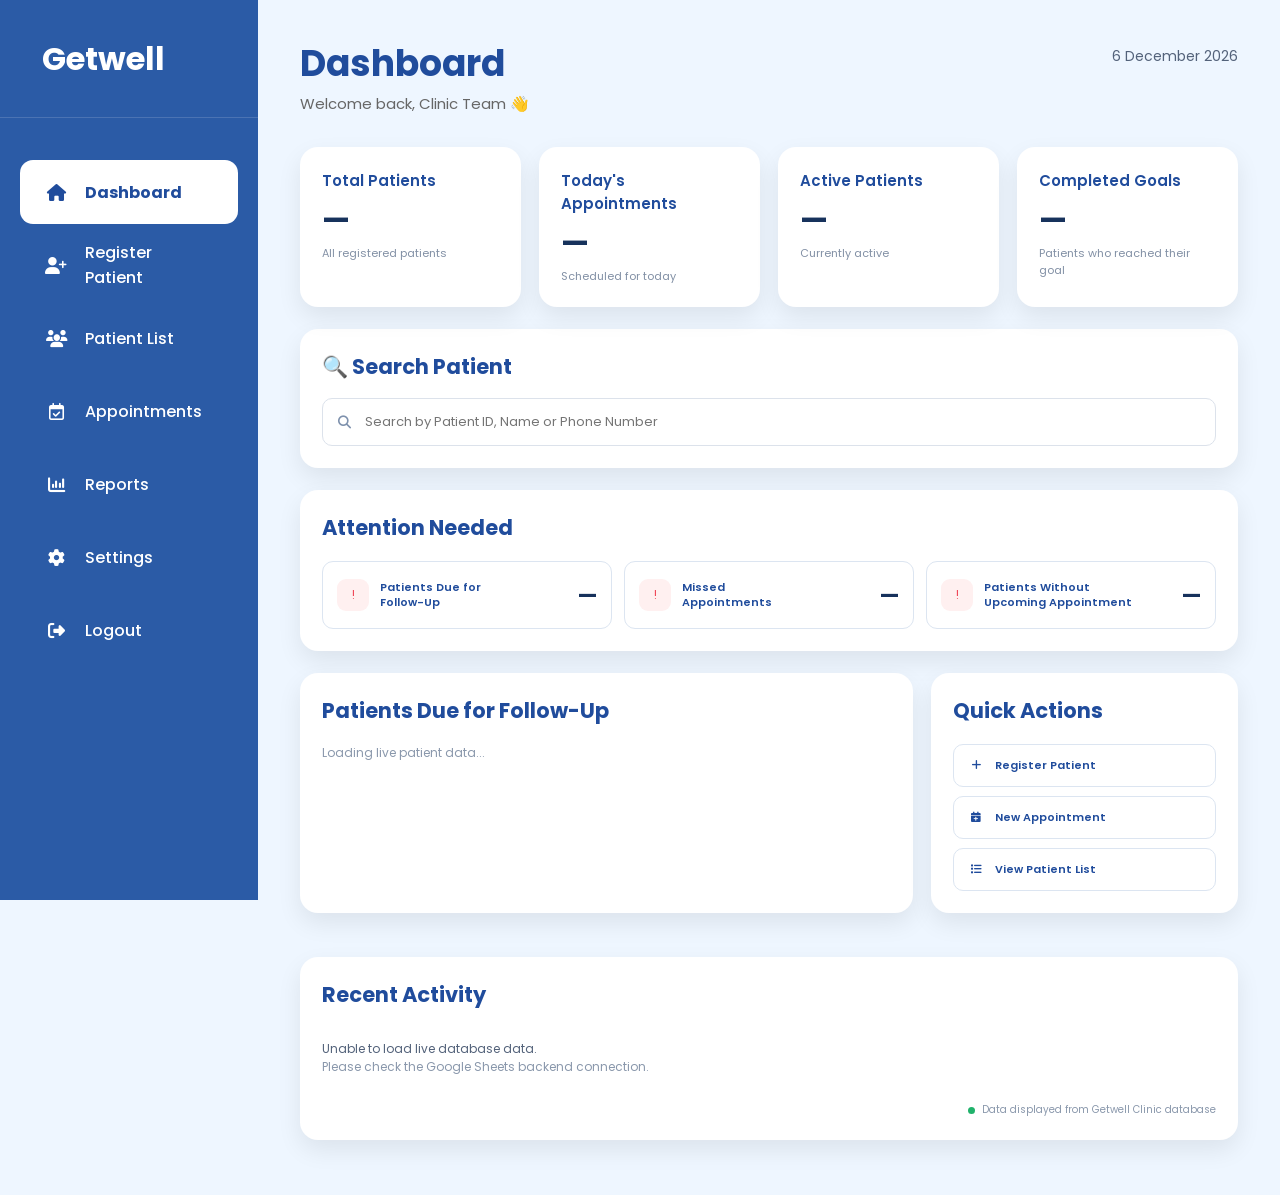
==== commit ea7157f0: "Update admin-dashboard.html" ====
--- a/admin-dashboard.html
+++ b/admin-dashboard.html
@@ -1,1182 +1,1691 @@
 <!DOCTYPE html>
 <html lang="en">
+
 <head>
+
 <meta charset="UTF-8">
 <meta name="viewport" content="width=device-width, initial-scale=1.0">
-<title>Getwell | Dashboard</title>
-
-<link rel="preconnect" href="https://fonts.googleapis.com">
-<link rel="preconnect" href="https://fonts.gstatic.com" crossorigin>
-<link href="https://fonts.googleapis.com/css2?family=Poppins:wght@400;500;600;700&display=swap" rel="stylesheet">
-<link rel="stylesheet" href="https://cdnjs.cloudflare.com/ajax/libs/font-awesome/6.5.2/css/all.min.css">
+
+<title>Getwell Admin Dashboard</title>
+
+<link
+  href="https://fonts.googleapis.com/css2?family=Poppins:wght@400;500;600;700&display=swap"
+  rel="stylesheet"
+>
+
+<link
+  rel="stylesheet"
+  href="https://cdnjs.cloudflare.com/ajax/libs/font-awesome/6.5.2/css/all.min.css"
+>
+
+<script src="api.js"></script>
 
 <style>
+
+/* =========================================================
+   GLOBAL
+========================================================= */
+
 *{
-    margin:0;
-    padding:0;
-    box-sizing:border-box;
-    font-family:"Poppins",sans-serif;
-}
-
-:root{
-    --blue:#2f62ad;
-    --blue-dark:#1f4f96;
-    --blue-text:#17498f;
-    --bg:#eef6ff;
-    --soft:#f4f7fc;
-    --border:#e4eaf3;
-    --text:#173f78;
-    --muted:#6f7f99;
-    --green:#18a66a;
-    --green-bg:#e4f7ef;
-    --red:#d9534f;
-    --red-bg:#fff0ef;
-    --shadow:0 8px 24px rgba(31,79,150,.08);
+  margin:0;
+  padding:0;
+  box-sizing:border-box;
+  font-family:"Poppins",sans-serif;
+}
+
+html{
+  font-size:16px;
 }
 
 body{
-    min-height:100vh;
-    background:var(--bg);
-    color:var(--text);
-}
+  background:#eef6ff;
+  color:#17325c;
+  min-height:100vh;
+}
+
+
+/* =========================================================
+   SIDEBAR
+   KEEP GETWELL ORIGINAL VISUAL
+========================================================= */
 
 .sidebar{
-    width:232px;
-    min-height:100vh;
-    background:#2f62ad;
-    color:#fff;
-    position:fixed;
-    left:0;
-    top:0;
-    bottom:0;
-    z-index:20;
-}
-
-.brand{
-    height:105px;
-    display:flex;
-    align-items:center;
-    padding-left:38px;
-    font-size:30px;
-    font-weight:700;
-    color:#fff;
-    border-bottom:1px solid rgba(255,255,255,.16);
+  position:fixed;
+  top:0;
+  left:0;
+  bottom:0;
+
+  width:258px;
+  height:100vh;
+
+  background:#2b5ba6;
+  color:#fff;
+
+  z-index:1000;
+}
+
+.logo{
+  height:118px;
+
+  display:flex;
+  align-items:center;
+
+  padding-left:42px;
+
+  border-bottom:
+    1px solid rgba(255,255,255,.15);
+
+  font-size:32px;
+  font-weight:700;
 }
 
 .nav{
-    padding:38px 18px;
+  padding:42px 20px;
 }
 
 .nav a{
+  width:100%;
+  height:64px;
+
+  display:flex;
+  align-items:center;
+
+  gap:18px;
+
+  padding:0 25px;
+  margin-bottom:9px;
+
+  border-radius:13px;
+
+  color:#fff;
+  text-decoration:none;
+
+  font-size:16px;
+  font-weight:500;
+
+  transition:.2s ease;
+}
+
+.nav a:hover{
+  background:rgba(255,255,255,.10);
+}
+
+.nav a.active{
+  background:#fff;
+  color:#204c9c;
+  font-weight:700;
+}
+
+.nav-icon{
+  width:22px;
+
+  display:flex;
+  align-items:center;
+  justify-content:center;
+
+  font-size:17px;
+}
+
+
+/* =========================================================
+   MAIN
+========================================================= */
+
+.main{
+  margin-left:258px;
+
+  width:
+    calc(100% - 258px);
+
+  min-height:100vh;
+
+  padding:
+    42px
+    42px
+    55px;
+}
+
+
+/* =========================================================
+   HEADER
+========================================================= */
+
+.header{
+  display:flex;
+  justify-content:space-between;
+  align-items:flex-start;
+
+  margin-bottom:32px;
+}
+
+.header-left h1{
+  color:#204c9c;
+
+  font-size:36px;
+  line-height:1.2;
+
+  font-weight:700;
+
+  margin-bottom:7px;
+}
+
+.header-left p{
+  color:#666;
+  font-size:15px;
+}
+
+.header-right{
+  color:#53627a;
+  font-size:14px;
+  padding-top:4px;
+}
+
+
+/* =========================================================
+   SUMMARY CARDS
+========================================================= */
+
+.summary-grid{
+  display:grid;
+
+  grid-template-columns:
+    repeat(4,minmax(0,1fr));
+
+  gap:18px;
+
+  margin-bottom:22px;
+}
+
+.summary-card{
+  background:#fff;
+
+  border-radius:18px;
+
+  padding:22px;
+
+  box-shadow:
+    0 10px 25px rgba(0,0,0,.08);
+}
+
+.summary-card h3{
+  color:#204c9c;
+
+  font-size:15px;
+  font-weight:600;
+
+  margin-bottom:10px;
+}
+
+.summary-number{
+  color:#17325c;
+
+  font-size:30px;
+  font-weight:700;
+
+  line-height:1.2;
+}
+
+.summary-description{
+  color:#8290a5;
+
+  font-size:11px;
+
+  margin-top:7px;
+}
+
+
+/* =========================================================
+   SEARCH
+========================================================= */
+
+.search-section{
+  background:#fff;
+
+  border-radius:18px;
+
+  padding:22px;
+
+  box-shadow:
+    0 10px 25px rgba(0,0,0,.08);
+
+  margin-bottom:22px;
+}
+
+.search-title{
+  color:#204c9c;
+
+  font-size:21px;
+  font-weight:700;
+
+  margin-bottom:16px;
+}
+
+.search-wrapper{
+  position:relative;
+}
+
+.search-icon{
+  position:absolute;
+
+  left:16px;
+  top:50%;
+
+  transform:
+    translateY(-50%);
+
+  color:#7e91ad;
+
+  font-size:13px;
+}
+
+.search-input{
+  width:100%;
+
+  height:48px;
+
+  padding:
+    0
+    16px
+    0
+    42px;
+
+  border:
+    1px solid #dce2eb;
+
+  border-radius:10px;
+
+  outline:none;
+
+  color:#17325c;
+
+  font-size:13px;
+
+  font-family:"Poppins",sans-serif;
+}
+
+.search-input:focus{
+  border-color:#2b5ba6;
+}
+
+
+/* =========================================================
+   ATTENTION NEEDED
+========================================================= */
+
+.section{
+  background:#fff;
+
+  border-radius:18px;
+
+  padding:22px;
+
+  box-shadow:
+    0 10px 25px rgba(0,0,0,.08);
+
+  margin-bottom:22px;
+}
+
+.section-title{
+  color:#204c9c;
+
+  font-size:21px;
+  font-weight:700;
+
+  margin-bottom:18px;
+}
+
+.attention-grid{
+  display:grid;
+
+  grid-template-columns:
+    repeat(3,minmax(0,1fr));
+
+  gap:12px;
+}
+
+.attention-card{
+  border:
+    1px solid #dce5f1;
+
+  border-radius:11px;
+
+  min-height:68px;
+
+  padding:12px 14px;
+
+  display:flex;
+  align-items:center;
+
+  justify-content:space-between;
+}
+
+.attention-left{
+  display:flex;
+  align-items:center;
+
+  gap:11px;
+}
+
+.attention-icon{
+  width:32px;
+  height:32px;
+
+  border-radius:9px;
+
+  background:#fff0f0;
+
+  color:#f04455;
+
+  display:flex;
+  align-items:center;
+  justify-content:center;
+
+  font-size:12px;
+}
+
+.attention-label{
+  color:#204c9c;
+
+  font-size:11px;
+  font-weight:600;
+
+  line-height:1.35;
+}
+
+.attention-number{
+  color:#17325c;
+
+  font-size:21px;
+  font-weight:700;
+}
+
+
+/* =========================================================
+   LOWER GRID
+========================================================= */
+
+.lower-grid{
+  display:grid;
+
+  grid-template-columns:
+    minmax(0,2fr)
+    minmax(300px,1fr);
+
+  gap:18px;
+
+  margin-bottom:22px;
+}
+
+
+/* =========================================================
+   FOLLOW UP
+========================================================= */
+
+.followup-list{
+  min-height:115px;
+}
+
+.followup-item{
+  display:flex;
+
+  align-items:center;
+  justify-content:space-between;
+
+  padding:
+    12px
+    0;
+
+  border-bottom:
+    1px solid #edf0f4;
+}
+
+.followup-item:last-child{
+  border-bottom:none;
+}
+
+.patient-info{
+  display:flex;
+  flex-direction:column;
+
+  gap:2px;
+}
+
+.patient-name{
+  color:#17325c;
+
+  font-size:13px;
+  font-weight:600;
+}
+
+.patient-id{
+  color:#8290a5;
+
+  font-size:10px;
+}
+
+.view-link{
+  border:none;
+
+  background:#eef4ff;
+
+  color:#24539f;
+
+  padding:
+    7px
+    12px;
+
+  border-radius:8px;
+
+  text-decoration:none;
+
+  font-size:10px;
+  font-weight:600;
+}
+
+.view-link:hover{
+  background:#e2ecff;
+}
+
+.empty-state{
+  color:#8a98ac;
+
+  font-size:12px;
+
+  padding:
+    18px
+    0;
+}
+
+
+/* =========================================================
+   QUICK ACTIONS
+========================================================= */
+
+.quick-actions{
+  display:flex;
+  flex-direction:column;
+
+  gap:9px;
+}
+
+.quick-action{
+  width:100%;
+
+  min-height:43px;
+
+  border:
+    1px solid #dce5f1;
+
+  border-radius:10px;
+
+  background:#fff;
+
+  color:#204c9c;
+
+  display:flex;
+  align-items:center;
+
+  gap:11px;
+
+  padding:
+    0
+    14px;
+
+  text-decoration:none;
+
+  font-size:11px;
+  font-weight:600;
+
+  transition:.2s ease;
+}
+
+.quick-action:hover{
+  background:#f5f8ff;
+}
+
+.quick-action i{
+  width:16px;
+
+  text-align:center;
+
+  font-size:11px;
+}
+
+
+/* =========================================================
+   RECENT ACTIVITY
+========================================================= */
+
+.activity-section{
+  background:#fff;
+
+  border-radius:18px;
+
+  padding:22px;
+
+  box-shadow:
+    0 10px 25px rgba(0,0,0,.08);
+}
+
+.activity-list{
+  max-height:310px;
+
+  overflow-y:auto;
+}
+
+.activity-item{
+  padding:
+    12px
+    0;
+
+  border-bottom:
+    1px solid #edf0f4;
+
+  color:#53627a;
+
+  font-size:12px;
+
+  line-height:1.5;
+}
+
+.activity-item:last-child{
+  border-bottom:none;
+}
+
+.activity-time{
+  color:#8a98ac;
+}
+
+.activity-action{
+  color:#17325c;
+  font-weight:500;
+}
+
+
+/* =========================================================
+   DATABASE STATUS
+========================================================= */
+
+.database-status{
+  display:flex;
+
+  justify-content:flex-end;
+  align-items:center;
+
+  gap:7px;
+
+  margin-top:14px;
+
+  color:#8a98ac;
+
+  font-size:10px;
+}
+
+.status-dot{
+  width:7px;
+  height:7px;
+
+  border-radius:50%;
+
+  background:#20b26b;
+}
+
+
+/* =========================================================
+   LOADING
+========================================================= */
+
+.loading{
+  color:#8a98ac;
+
+  font-size:12px;
+}
+
+
+/* =========================================================
+   RESPONSIVE
+========================================================= */
+
+@media(max-width:1100px){
+
+  .summary-grid{
+    grid-template-columns:
+      repeat(2,minmax(0,1fr));
+  }
+
+  .attention-grid{
+    grid-template-columns:1fr;
+  }
+
+  .lower-grid{
+    grid-template-columns:1fr;
+  }
+
+}
+
+@media(max-width:850px){
+
+  .sidebar{
+    width:180px;
+  }
+
+  .main{
+    margin-left:180px;
+
+    width:
+      calc(100% - 180px);
+
+    padding:
+      30px
+      20px;
+  }
+
+  .logo{
+    padding-left:28px;
+    font-size:27px;
+  }
+
+  .nav{
+    padding:30px 12px;
+  }
+
+  .nav a{
+    padding:0 15px;
+    gap:12px;
+  }
+
+}
+
+@media(max-width:600px){
+
+  .sidebar{
+    position:relative;
+
     width:100%;
-    height:58px;
-    display:flex;
-    align-items:center;
-    gap:17px;
-    padding:0 25px;
-    margin-bottom:12px;
-    border-radius:12px;
-    color:#fff;
-    text-decoration:none;
-    font-size:15px;
-    font-weight:600;
-    transition:background .15s ease,color .15s ease;
-}
-
-.nav a:hover{
-    background:rgba(255,255,255,.10);
-}
-
-.nav a.active{
-    background:#fff;
-    color:#204c9c;
-    font-weight:700;
-}
-
-.nav-icon{
-    width:20px;
-    display:flex;
-    align-items:center;
-    justify-content:center;
-    flex:none;
-    font-size:16px;
-}
-
-.main{
-    margin-left:232px;
-    min-height:100vh;
-    padding:30px 38px 55px;
-}
-
-.page-header{
-    display:flex;
-    justify-content:space-between;
-    align-items:flex-start;
-    margin-bottom:34px;
-}
-
-.page-title{
-    font-size:34px;
-    line-height:1.2;
-    font-weight:700;
-    color:#204c9c;
-}
-
-.welcome{
-    padding-top:8px;
-    color:#53657f;
-    font-size:14px;
-    font-weight:500;
-}
-
-/* SUMMARY */
-.summary-grid{
-    display:grid;
-    grid-template-columns:repeat(4,1fr);
-    gap:16px;
-    margin-bottom:22px;
-}
-
-.summary-card{
-    background:#fff;
-    border-radius:16px;
-    padding:20px;
-    min-height:111px;
-    box-shadow:var(--shadow);
-}
-
-.summary-label{
-    color:var(--blue-text);
-    font-size:15px;
-    font-weight:700;
-    margin-bottom:13px;
-}
-
-.summary-value{
-    color:#153f7a;
-    font-size:27px;
-    line-height:1;
-    font-weight:700;
-}
-
-.summary-sub{
-    margin-top:8px;
-    color:#8996aa;
-    font-size:11px;
-    font-weight:500;
-}
-
-/* SEARCH */
-.card{
-    background:#fff;
-    border-radius:16px;
-    box-shadow:var(--shadow);
-}
-
-.search-card{
-    padding:21px 20px 20px;
-    margin-bottom:22px;
-}
-
-.section-title{
-    color:var(--blue-text);
-    font-size:20px;
-    font-weight:700;
-    margin-bottom:18px;
-}
-
-.search-wrap{
-    position:relative;
-}
-
-.search-icon{
-    position:absolute;
-    left:14px;
-    top:50%;
-    transform:translateY(-50%);
-    color:#8190a8;
-    font-size:15px;
-}
-
-.search-input{
+    height:auto;
+  }
+
+  .logo{
+    height:75px;
+  }
+
+  .nav{
+    padding:15px;
+  }
+
+  .nav a{
+    height:48px;
+  }
+
+  .main{
+    margin-left:0;
+
     width:100%;
-    height:51px;
-    border:1px solid #dce4ef;
-    border-radius:9px;
-    outline:none;
-    padding:0 16px 0 39px;
-    color:#345071;
-    font-size:12px;
-    background:#fff;
-}
-
-.search-input:focus{
-    border-color:#7ea4dd;
-    box-shadow:0 0 0 3px rgba(47,98,173,.08);
-}
-
-.search-results{
-    display:none;
-    margin-top:8px;
-    border:1px solid var(--border);
-    border-radius:10px;
-    overflow:hidden;
-}
-
-.search-result{
-    display:flex;
-    align-items:center;
-    justify-content:space-between;
-    padding:13px 15px;
-    border-bottom:1px solid var(--border);
-    text-decoration:none;
-    color:inherit;
-    background:#fff;
-}
-
-.search-result:last-child{
-    border-bottom:none;
-}
-
-.search-result:hover{
-    background:#f7faff;
-}
-
-.result-name{
-    color:var(--blue-text);
-    font-size:12px;
-    font-weight:700;
-}
-
-.result-meta{
-    color:#8794a8;
-    font-size:10px;
-    margin-top:3px;
-}
-
-.result-status{
-    font-size:10px;
-    font-weight:600;
-    padding:5px 9px;
-    border-radius:20px;
-    background:var(--green-bg);
-    color:var(--green);
-}
-
-/* ATTENTION */
-.attention-card{
-    padding:21px 20px;
-    margin-bottom:22px;
-}
-
-.attention-grid{
-    display:grid;
-    grid-template-columns:repeat(3,1fr);
-    gap:12px;
-}
-
-.attention-item{
-    display:flex;
-    align-items:center;
-    justify-content:space-between;
-    min-height:76px;
-    padding:14px 16px;
-    border:1px solid var(--border);
-    border-radius:11px;
-    background:#fff;
-}
-
-.attention-left{
-    display:flex;
-    align-items:center;
-    gap:12px;
-}
-
-.alert-icon{
-    width:34px;
-    height:34px;
-    display:flex;
-    align-items:center;
-    justify-content:center;
-    border-radius:9px;
-    background:var(--red-bg);
-    color:var(--red);
-    font-size:15px;
-    font-weight:700;
-}
-
-.attention-label{
-    color:#36557c;
-    font-size:11px;
-    font-weight:600;
-    line-height:1.4;
-}
-
-.attention-count{
-    color:var(--blue-text);
-    font-size:22px;
-    font-weight:700;
-}
-
-/* LOWER */
-.lower-grid{
-    display:grid;
-    grid-template-columns:1.45fr .85fr;
-    gap:22px;
-    margin-bottom:22px;
-}
-
-.followup-card,
-.actions-card,
-.activity-card{
-    padding:21px 20px;
-}
-
-.patient-row{
-    display:flex;
-    align-items:center;
-    justify-content:space-between;
-    padding:13px 0;
-    border-bottom:1px solid var(--border);
-}
-
-.patient-row:last-child{
-    border-bottom:none;
-}
-
-.patient-name{
-    color:#244a7e;
-    font-size:12px;
-    font-weight:700;
-}
-
-.patient-meta{
-    color:#8794a8;
-    font-size:10px;
-    margin-top:3px;
-}
-
-.view-link{
-    color:#315fa9;
-    font-size:10px;
-    font-weight:600;
-    text-decoration:none;
-}
-
-.view-link:hover{
-    text-decoration:underline;
-}
-
-.empty{
-    padding:18px 0 8px;
-    color:#8a96a8;
-    font-size:11px;
-}
-
-/* ACTIONS */
-.action-list{
-    display:flex;
+
+    padding:
+      25px
+      15px;
+  }
+
+  .header{
     flex-direction:column;
-    gap:10px;
-}
-
-.action-btn{
-    display:flex;
-    align-items:center;
-    justify-content:flex-start;
-    gap:10px;
-    width:100%;
-    min-height:43px;
-    padding:0 14px;
-    border:1px solid #dfe6f0;
-    border-radius:9px;
-    background:#fff;
-    color:var(--blue-text);
-    font-size:11px;
-    font-weight:600;
-    text-decoration:none;
-    cursor:pointer;
-}
-
-.action-btn:hover{
-    background:#f5f8fd;
-}
-
-.action-plus{
-    font-size:17px;
-    line-height:1;
-}
-
-/* ACTIVITY */
-.activity-card{
-    margin-bottom:20px;
-}
-
-.activity-row{
-    display:flex;
-    align-items:center;
-    gap:12px;
-    min-height:49px;
-    border-bottom:1px solid var(--border);
-}
-
-.activity-row:last-child{
-    border-bottom:none;
-}
-
-.activity-dot{
-    width:7px;
-    height:7px;
-    border-radius:50%;
-    background:#315fa9;
-    flex:none;
-}
-
-.activity-text{
-    color:#52657f;
-    font-size:11px;
-    line-height:1.5;
-}
-
-.activity-time{
-    color:#8996aa;
-    font-size:10px;
-}
-
-/* LOADING / ERROR */
-.loading{
-    color:#8794a8;
-    font-size:11px;
-}
-
-.error{
-    color:#c6534e;
-    font-size:11px;
-}
-
-.footer-note{
-    text-align:right;
-    color:#99a4b4;
-    font-size:9px;
-}
-
-/* RESPONSIVE */
-@media(max-width:1100px){
-    .summary-grid{
-        grid-template-columns:repeat(2,1fr);
+
+    gap:8px;
+  }
+
+  .summary-grid{
+    grid-template-columns:1fr;
+  }
+
+}
+
+
+/* =========================================================
+   SCROLLBAR
+========================================================= */
+
+::-webkit-scrollbar{
+  width:7px;
+}
+
+::-webkit-scrollbar-track{
+  background:#eef6ff;
+}
+
+::-webkit-scrollbar-thumb{
+  background:#c4d2e7;
+  border-radius:10px;
+}
+
+</style>
+
+</head>
+
+
+<body>
+
+
+<div class="container">
+
+
+<!-- ======================================================
+     SIDEBAR
+====================================================== -->
+
+<aside class="sidebar">
+
+  <div class="logo">
+    Getwell
+  </div>
+
+  <nav class="nav">
+
+    <a
+      href="admin-dashboard.html"
+      class="active"
+    >
+      <span class="nav-icon">
+        <i class="fa-solid fa-house"></i>
+      </span>
+
+      <span>Dashboard</span>
+    </a>
+
+
+    <a
+      href="register-patient.html"
+    >
+      <span class="nav-icon">
+        <i class="fa-solid fa-user-plus"></i>
+      </span>
+
+      <span>Register Patient</span>
+    </a>
+
+
+    <a
+      href="patient-list.html"
+    >
+      <span class="nav-icon">
+        <i class="fa-solid fa-users"></i>
+      </span>
+
+      <span>Patient List</span>
+    </a>
+
+
+    <a
+      href="appointments.html"
+    >
+      <span class="nav-icon">
+        <i class="fa-regular fa-calendar-check"></i>
+      </span>
+
+      <span>Appointments</span>
+    </a>
+
+
+    <a
+      href="reports.html"
+    >
+      <span class="nav-icon">
+        <i class="fa-solid fa-chart-column"></i>
+      </span>
+
+      <span>Reports</span>
+    </a>
+
+
+    <a
+      href="settings.html"
+    >
+      <span class="nav-icon">
+        <i class="fa-solid fa-gear"></i>
+      </span>
+
+      <span>Settings</span>
+    </a>
+
+
+    <a
+      href="admin-login.html"
+    >
+      <span class="nav-icon">
+        <i class="fa-solid fa-right-from-bracket"></i>
+      </span>
+
+      <span>Logout</span>
+    </a>
+
+  </nav>
+
+</aside>
+
+
+
+<!-- ======================================================
+     MAIN CONTENT
+====================================================== -->
+
+<main class="main">
+
+
+<!-- HEADER -->
+
+<div class="header">
+
+  <div class="header-left">
+
+    <h1>
+      Dashboard
+    </h1>
+
+    <p>
+      Welcome back, Clinic Team 👋
+    </p>
+
+  </div>
+
+  <div class="header-right">
+
+    <span id="dashboardDate">
+      Loading date...
+    </span>
+
+  </div>
+
+</div>
+
+
+
+<!-- ======================================================
+     SUMMARY
+====================================================== -->
+
+<div class="summary-grid">
+
+
+  <div class="summary-card">
+
+    <h3>
+      Total Patients
+    </h3>
+
+    <div
+      class="summary-number"
+      id="dashTotalPatients"
+    >
+      —
+    </div>
+
+    <div class="summary-description">
+      All registered patients
+    </div>
+
+  </div>
+
+
+
+  <div class="summary-card">
+
+    <h3>
+      Today's Appointments
+    </h3>
+
+    <div
+      class="summary-number"
+      id="dashTodayAppointments"
+    >
+      —
+    </div>
+
+    <div class="summary-description">
+      Scheduled for today
+    </div>
+
+  </div>
+
+
+
+  <div class="summary-card">
+
+    <h3>
+      Active Patients
+    </h3>
+
+    <div
+      class="summary-number"
+      id="dashActivePatients"
+    >
+      —
+    </div>
+
+    <div class="summary-description">
+      Currently active
+    </div>
+
+  </div>
+
+
+
+  <div class="summary-card">
+
+    <h3>
+      Completed Goals
+    </h3>
+
+    <div
+      class="summary-number"
+      id="dashCompletedGoals"
+    >
+      —
+    </div>
+
+    <div class="summary-description">
+      Patients who reached their goal
+    </div>
+
+  </div>
+
+
+</div>
+
+
+
+<!-- ======================================================
+     SEARCH PATIENT
+====================================================== -->
+
+<div class="search-section">
+
+  <div class="search-title">
+    🔍 Search Patient
+  </div>
+
+  <div class="search-wrapper">
+
+    <i
+      class="fa-solid fa-magnifying-glass search-icon"
+    ></i>
+
+    <input
+      type="text"
+      class="search-input"
+      id="patientSearch"
+      placeholder="Search by Patient ID, Name or Phone Number"
+      autocomplete="off"
+    >
+
+  </div>
+
+</div>
+
+
+
+<!-- ======================================================
+     ATTENTION NEEDED
+====================================================== -->
+
+<div class="section">
+
+  <div class="section-title">
+    Attention Needed
+  </div>
+
+
+  <div class="attention-grid">
+
+
+    <div class="attention-card">
+
+      <div class="attention-left">
+
+        <div class="attention-icon">
+          !
+        </div>
+
+        <div class="attention-label">
+          Patients Due for<br>
+          Follow-Up
+        </div>
+
+      </div>
+
+      <div
+        class="attention-number"
+        id="dashFollowUp"
+      >
+        —
+      </div>
+
+    </div>
+
+
+
+    <div class="attention-card">
+
+      <div class="attention-left">
+
+        <div class="attention-icon">
+          !
+        </div>
+
+        <div class="attention-label">
+          Missed<br>
+          Appointments
+        </div>
+
+      </div>
+
+      <div
+        class="attention-number"
+        id="dashMissed"
+      >
+        —
+      </div>
+
+    </div>
+
+
+
+    <div class="attention-card">
+
+      <div class="attention-left">
+
+        <div class="attention-icon">
+          !
+        </div>
+
+        <div class="attention-label">
+          Patients Without<br>
+          Upcoming Appointment
+        </div>
+
+      </div>
+
+      <div
+        class="attention-number"
+        id="dashWithoutAppointment"
+      >
+        —
+      </div>
+
+    </div>
+
+
+  </div>
+
+</div>
+
+
+
+<!-- ======================================================
+     FOLLOW UP + QUICK ACTIONS
+====================================================== -->
+
+<div class="lower-grid">
+
+
+  <!-- FOLLOW UP -->
+
+  <div class="section">
+
+    <div class="section-title">
+      Patients Due for Follow-Up
+    </div>
+
+    <div
+      class="followup-list"
+      id="dashFollowUpList"
+    >
+
+      <div class="loading">
+        Loading live patient data...
+      </div>
+
+    </div>
+
+  </div>
+
+
+
+  <!-- QUICK ACTIONS -->
+
+  <div class="section">
+
+    <div class="section-title">
+      Quick Actions
+    </div>
+
+
+    <div class="quick-actions">
+
+
+      <a
+        href="register-patient.html"
+        class="quick-action"
+      >
+
+        <i class="fa-solid fa-plus"></i>
+
+        Register Patient
+
+      </a>
+
+
+      <a
+        href="appointments.html"
+        class="quick-action"
+      >
+
+        <i class="fa-solid fa-calendar-plus"></i>
+
+        New Appointment
+
+      </a>
+
+
+      <a
+        href="patient-list.html"
+        class="quick-action"
+      >
+
+        <i class="fa-solid fa-list"></i>
+
+        View Patient List
+
+      </a>
+
+
+    </div>
+
+  </div>
+
+
+</div>
+
+
+
+<!-- ======================================================
+     RECENT ACTIVITY
+====================================================== -->
+
+<div class="activity-section">
+
+  <div class="section-title">
+    Recent Activity
+  </div>
+
+
+  <div
+    class="activity-list"
+    id="dashActivity"
+  >
+
+    <div class="loading">
+      Loading live activity...
+    </div>
+
+  </div>
+
+
+  <div class="database-status">
+
+    <span class="status-dot"></span>
+
+    Data displayed from Getwell Clinic database
+
+  </div>
+
+</div>
+
+
+
+</main>
+
+</div>
+
+
+
+<!-- ======================================================
+     JAVASCRIPT
+====================================================== -->
+
+<script>
+
+
+/* =========================================================
+   SAFE HTML
+========================================================= */
+
+function escapeHtml(value){
+
+  return String(value ?? "")
+
+    .replaceAll("&","&amp;")
+    .replaceAll("<","&lt;")
+    .replaceAll(">","&gt;")
+    .replaceAll('"',"&quot;")
+    .replaceAll("'","&#039;");
+
+}
+
+
+
+/* =========================================================
+   DATE
+========================================================= */
+
+function displayCurrentDate(){
+
+  const element =
+    document.getElementById(
+      "dashboardDate"
+    );
+
+  if(!element) return;
+
+  const today =
+    new Date();
+
+  element.textContent =
+    today.toLocaleDateString(
+      "en-MY",
+      {
+        day:"numeric",
+        month:"long",
+        year:"numeric"
+      }
+    );
+
+}
+
+
+
+/* =========================================================
+   LOAD DASHBOARD
+========================================================= */
+
+async function loadDashboard(){
+
+  try{
+
+    console.log(
+      "Loading Getwell dashboard..."
+    );
+
+
+    /*
+      IMPORTANT:
+
+      api.js returns result.data directly.
+
+      Therefore:
+
+      const d = await apiGet("getDashboard")
+
+      NOT:
+
+      const {dashboard:d} = ...
+    */
+
+    const d =
+      await apiGet(
+        "getDashboard"
+      );
+
+
+    console.log(
+      "LIVE DASHBOARD DATA:",
+      d
+    );
+
+
+    /* =====================================================
+       SUMMARY
+    ===================================================== */
+
+    document.getElementById(
+      "dashTotalPatients"
+    ).textContent =
+      Number(
+        d.totalPatients || 0
+      );
+
+
+    document.getElementById(
+      "dashTodayAppointments"
+    ).textContent =
+      Number(
+        d.todayAppointments || 0
+      );
+
+
+    document.getElementById(
+      "dashActivePatients"
+    ).textContent =
+      Number(
+        d.activePatients || 0
+      );
+
+
+    document.getElementById(
+      "dashCompletedGoals"
+    ).textContent =
+      Number(
+        d.completedGoals || 0
+      );
+
+
+
+    /* =====================================================
+       ATTENTION
+    ===================================================== */
+
+    const attention =
+      d.attention || {};
+
+
+    document.getElementById(
+      "dashFollowUp"
+    ).textContent =
+      Number(
+        attention.followUp || 0
+      );
+
+
+    document.getElementById(
+      "dashMissed"
+    ).textContent =
+      Number(
+        attention.missedAppointments || 0
+      );
+
+
+    document.getElementById(
+      "dashWithoutAppointment"
+    ).textContent =
+      Number(
+        attention.withoutUpcomingAppointment || 0
+      );
+
+
+
+    /* =====================================================
+       FOLLOW-UP PATIENTS
+    ===================================================== */
+
+    const followUpBox =
+      document.getElementById(
+        "dashFollowUpList"
+      );
+
+
+    const followUpPatients =
+      d.followUpPatients || [];
+
+
+    if(
+      !followUpPatients.length
+    ){
+
+      followUpBox.innerHTML = `
+        <div class="empty-state">
+          No patients currently require follow-up.
+        </div>
+      `;
+
     }
 
-    .attention-grid{
-        grid-template-columns:1fr;
+    else{
+
+      followUpBox.innerHTML =
+        followUpPatients
+          .map(
+            patient => {
+
+              const id =
+                patient.patient_id || "";
+
+              const name =
+                patient.full_name ||
+                "Unknown Patient";
+
+
+              return `
+
+                <div class="followup-item">
+
+                  <div class="patient-info">
+
+                    <span class="patient-name">
+                      ${escapeHtml(name)}
+                    </span>
+
+                    <span class="patient-id">
+                      ${escapeHtml(id)}
+                    </span>
+
+                  </div>
+
+                  <a
+                    class="view-link"
+                    href="patient-list.html?patient_id=${encodeURIComponent(id)}"
+                  >
+                    View
+                  </a>
+
+                </div>
+
+              `;
+
+            }
+          )
+          .join("");
+
     }
-}
-
-@media(max-width:800px){
-    .sidebar{
-        width:205px;
+
+
+
+    /* =====================================================
+       RECENT ACTIVITY
+    ===================================================== */
+
+    const activityBox =
+      document.getElementById(
+        "dashActivity"
+      );
+
+
+    const activities =
+      d.recentActivity || [];
+
+
+    if(
+      !activities.length
+    ){
+
+      activityBox.innerHTML = `
+        <div class="activity-item">
+          No recent activity.
+        </div>
+      `;
+
     }
 
-    .main{
-        margin-left:205px;
-        padding:25px;
-
-    .lower-grid{
-        grid-template-columns:1fr;
+    else{
+
+      activityBox.innerHTML =
+        activities
+          .map(
+            activity => {
+
+              const timestamp =
+                activity.timestamp ||
+                "";
+
+              const action =
+                activity.action ||
+                "";
+
+              const reference =
+                activity.reference_id ||
+                "";
+
+
+              return `
+
+                <div class="activity-item">
+
+                  <span class="activity-time">
+                    ${escapeHtml(timestamp)}
+                  </span>
+
+                  <span>
+                    •
+                  </span>
+
+                  <span class="activity-action">
+                    ${escapeHtml(action)}
+                  </span>
+
+                  ${
+                    reference
+                    ?
+                    `
+                    <span>
+                      ${escapeHtml(reference)}
+                    </span>
+                    `
+                    :
+                    ""
+                  }
+
+                </div>
+
+              `;
+
+            }
+          )
+          .join("");
+
     }
-}
-
-@media(max-width:650px){
-    .sidebar{
-        position:relative;
-        width:100%;
-        min-height:auto;
+
+
+  }
+
+  catch(error){
+
+    console.error(
+      "Dashboard error:",
+      error
+    );
+
+
+    /*
+      IMPORTANT:
+      We do NOT insert fake numbers.
+      If backend fails, dashboard tells us.
+    */
+
+    document.getElementById(
+      "dashTotalPatients"
+    ).textContent = "—";
+
+    document.getElementById(
+      "dashTodayAppointments"
+    ).textContent = "—";
+
+    document.getElementById(
+      "dashActivePatients"
+    ).textContent = "—";
+
+    document.getElementById(
+      "dashCompletedGoals"
+    ).textContent = "—";
+
+
+    const activityBox =
+      document.getElementById(
+        "dashActivity"
+      );
+
+
+    if(activityBox){
+
+      activityBox.innerHTML = `
+
+        <div class="activity-item">
+
+          Unable to load live database data.
+
+          <br>
+
+          <span class="activity-time">
+            Please check the Google Sheets backend connection.
+          </span>
+
+        </div>
+
+      `;
+
     }
 
-    .brand{
-        height:75px;
-        padding:22px 25px;
-        font-size:25px;
+  }
+
+}
+
+
+
+/* =========================================================
+   SEARCH
+========================================================= */
+
+document
+  .getElementById("patientSearch")
+  .addEventListener(
+    "keydown",
+    function(event){
+
+      if(
+        event.key === "Enter"
+      ){
+
+        const query =
+          this.value.trim();
+
+
+        if(!query) return;
+
+
+        window.location.href =
+          "patient-list.html?search=" +
+          encodeURIComponent(query);
+
+      }
+
     }
-
-    .nav{
-        padding:15px;
-        display:grid;
-        grid-template-columns:repeat(2,1fr);
-        gap:8px;
-    }
-
-    .nav a{
-        margin:0;
-        padding:0 15px;
-    }
-
-    .main{
-        margin-left:0;
-        padding:20px;
-    }
-
-    .summary-grid{
-        grid-template-columns:1fr;
-    }
-
-    .page-header{
-        gap:15px;
-        flex-direction:column;
-    }
-}
-</style>
-</head>
-
-<body>
-
-<aside class="sidebar">
-    <div class="brand">Getwell</div>
-
-    <nav class="nav">
-        <a href="dashboard.html" class="active">
-            <span class="nav-icon"><i class="fa-solid fa-house"></i></span>
-            <span>Dashboard</span>
-        </a>
-
-        <a href="register-patient.html">
-            <span class="nav-icon"><i class="fa-solid fa-user-plus"></i></span>
-            <span>Register Patient</span>
-        </a>
-
-        <a href="patient-list.html">
-            <span class="nav-icon"><i class="fa-solid fa-users"></i></span>
-            <span>Patient List</span>
-        </a>
-
-        <a href="appointments.html">
-            <span class="nav-icon"><i class="fa-regular fa-calendar-check"></i></span>
-            <span>Appointments</span>
-        </a>
-
-        <a href="reports.html">
-            <span class="nav-icon"><i class="fa-solid fa-chart-column"></i></span>
-            <span>Reports</span>
-        </a>
-
-        <a href="settings.html">
-            <span class="nav-icon"><i class="fa-solid fa-gear"></i></span>
-            <span>Settings</span>
-        </a>
-
-        <a href="#" id="logoutLink">
-            <span class="nav-icon"><i class="fa-solid fa-right-from-bracket"></i></span>
-            <span>Logout</span>
-        </a>
-    </nav>
-</aside>
-
-<main class="main">
-
-    <header class="page-header">
-        <div>
-            <h1 class="page-title">Dashboard</h1>
-        </div>
-
-        <div class="welcome">
-            Welcome back, Clinic Team 👋
-        </div>
-    </header>
-
-    <!-- SUMMARY -->
-    <section class="summary-grid">
-
-        <div class="summary-card">
-            <div class="summary-label">Total Patients</div>
-            <div class="summary-value" id="totalPatients">—</div>
-            <div class="summary-sub">All registered patients</div>
-        </div>
-
-        <div class="summary-card">
-            <div class="summary-label">Today's Appointments</div>
-            <div class="summary-value" id="todayAppointments">—</div>
-            <div class="summary-sub">Scheduled for today</div>
-        </div>
-
-        <div class="summary-card">
-            <div class="summary-label">Active Patients</div>
-            <div class="summary-value" id="activePatients">—</div>
-            <div class="summary-sub">Currently active</div>
-        </div>
-
-        <div class="summary-card">
-            <div class="summary-label">Completed Goals</div>
-            <div class="summary-value" id="completedGoals">—</div>
-            <div class="summary-sub">Patients who reached their goal</div>
-        </div>
-
-    </section>
-
-    <!-- SEARCH -->
-    <section class="card search-card">
-        <h2 class="section-title">🔍 Search Patient</h2>
-
-        <div class="search-wrap">
-            <span class="search-icon">⌕</span>
-            <input
-                id="patientSearch"
-                class="search-input"
-                type="text"
-                autocomplete="off"
-                placeholder="Search by Patient ID, Name or Phone Number"
-            >
-        </div>
-
-        <div id="searchResults" class="search-results"></div>
-    </section>
-
-    <!-- ATTENTION -->
-    <section class="card attention-card">
-        <h2 class="section-title">Attention Needed</h2>
-
-        <div class="attention-grid">
-
-            <div class="attention-item">
-                <div class="attention-left">
-                    <div class="alert-icon">!</div>
-                    <div class="attention-label">
-                        Patients Due for<br>Follow-Up
-                    </div>
-                </div>
-                <div class="attention-count" id="followUpCount">—</div>
-            </div>
-
-            <div class="attention-item">
-                <div class="attention-left">
-                    <div class="alert-icon">!</div>
-                    <div class="attention-label">
-                        Missed<br>Appointments
-                    </div>
-                </div>
-                <div class="attention-count" id="missedCount">—</div>
-            </div>
-
-            <div class="attention-item">
-                <div class="attention-left">
-                    <div class="alert-icon">!</div>
-                    <div class="attention-label">
-                        Patients Without<br>Upcoming Appointment
-                    </div>
-                </div>
-                <div class="attention-count" id="noUpcomingCount">—</div>
-            </div>
-
-        </div>
-    </section>
-
-    <!-- FOLLOW UP + QUICK ACTIONS -->
-    <section class="lower-grid">
-
-        <div class="card followup-card">
-            <h2 class="section-title">Patients Due for Follow-Up</h2>
-            <div id="followUpList">
-                <div class="loading">Loading...</div>
-            </div>
-        </div>
-
-        <div class="card actions-card">
-            <h2 class="section-title">Quick Actions</h2>
-
-            <div class="action-list">
-                <a class="action-btn" href="register-patient.html">
-                    <span class="action-plus">+</span>
-                    <span>Register Patient</span>
-                </a>
-
-                <a class="action-btn" href="appointments.html">
-                    <span class="action-plus">+</span>
-                    <span>New Appointment</span>
-                </a>
-
-                <a class="action-btn" href="patient-list.html">
-                    <span>☷</span>
-                    <span>View Patient List</span>
-                </a>
-            </div>
-        </div>
-
-    </section>
-
-    <!-- RECENT ACTIVITY -->
-    <section class="card activity-card">
-        <h2 class="section-title">Recent Activity</h2>
-        <div id="activityList">
-            <div class="loading">Loading...</div>
-        </div>
-    </section>
-
-    <div class="footer-note">
-        Data displayed from Getwell Clinic database
-    </div>
-
-</main>
-
-<script>
-/*
-=========================================================
-GETWELL DASHBOARD
-=========================================================
-GOOGLE SHEETS IS THE SOURCE OF TRUTH.
-
-This page:
-- READS dashboard data from Code.gs
-- READS patient data from Code.gs
-- DOES NOT use localStorage/sessionStorage as a database
-- DOES NOT hard-code patient/appointment/activity data
-- Refreshing the page retrieves current data again
-=========================================================
-*/
-
-const API_URL =
-    "https://script.google.com/macros/s/AKfycbwPYJHJuU-3fzV0s3Upvm3L-xedqsdXyxMTxYrDWGNL-6YHqAEr35eK7q6YkQ584x45pg/exec";
-
-let patients = [];
-
-/* ---------- API ---------- */
-
-async function apiGet(action, params = {}) {
-    const url = new URL(API_URL);
-
-    url.searchParams.set("action", action);
-
-    Object.entries(params).forEach(([key, value]) => {
-        if (value !== undefined && value !== null && value !== "") {
-            url.searchParams.set(key, value);
-        }
-    });
-
-    const response = await fetch(url.toString(), {
-        method: "GET",
-        cache: "no-store"
-    });
-
-    if (!response.ok) {
-        throw new Error("Unable to connect to the database.");
-    }
-
-    const data = await response.json();
-
-    if (data.ok === false) {
-        throw new Error(data.error || "Backend request failed.");
-    }
-
-    return data;
-}
-
-/* ---------- HELPERS ---------- */
-
-function firstValue(obj, keys, fallback = "") {
-    if (!obj) return fallback;
-
-    for (const key of keys) {
-        if (
-            obj[key] !== undefined &&
-            obj[key] !== null &&
-            String(obj[key]).trim() !== ""
-        ) {
-            return obj[key];
-        }
-    }
-
-    return fallback;
-}
-
-function asArray(value) {
-    if (Array.isArray(value)) return value;
-    return [];
-}
-
-function escapeHtml(value) {
-    return String(value ?? "")
-        .replaceAll("&", "&amp;")
-        .replaceAll("<", "&lt;")
-        .replaceAll(">", "&gt;")
-        .replaceAll('"', "&quot;")
-        .replaceAll("'", "&#039;");
-}
-
-function formatDateTime(value) {
-    if (!value) return "";
-
-    const date = new Date(value);
-
-    if (Number.isNaN(date.getTime())) {
-        return String(value);
-    }
-
-    return date.toLocaleString("en-MY", {
-        day: "2-digit",
-        month: "short",
-        year: "numeric",
-        hour: "2-digit",
-        minute: "2-digit",
-        hour12: true
-    });
-}
-
-/* ---------- DASHBOARD ---------- */
-
-async function loadDashboard() {
-    try {
-        const data = await apiGet("getDashboard");
-
-        /*
-         The backend is the authority.
-         We only map the returned values into the UI.
-        */
-
-        document.getElementById("totalPatients").textContent =
-            firstValue(data, ["patientCount", "totalPatients"], 0);
-
-        document.getElementById("todayAppointments").textContent =
-            firstValue(data, ["todayAppointments"], 0);
-
-        document.getElementById("activePatients").textContent =
-            firstValue(data, ["activePatients"], 0);
-
-        document.getElementById("completedGoals").textContent =
-            firstValue(
-                data,
-                ["completedPatients", "completedGoals"],
-                0
-            );
-
-        const followUps = asArray(
-            firstValue(data, ["followUpPatients"], [])
-        );
-
-        const missed = asArray(
-            firstValue(data, ["missedAppointments"], [])
-        );
-
-        document.getElementById("followUpCount").textContent =
-            followUps.length;
-
-        document.getElementById("missedCount").textContent =
-            missed.length;
-
-        /*
-         No upcoming count is fabricated.
-         We calculate it from actual patient/appointment data
-         only when the backend provides the required records.
-        */
-        const noUpcoming = calculateNoUpcomingPatients(followUps);
-
-        document.getElementById("noUpcomingCount").textContent =
-            noUpcoming;
-
-        renderFollowUps(followUps);
-        renderActivity(
-            asArray(firstValue(data, ["recentActivity"], []))
-        );
-
-    } catch (error) {
-        console.error("Dashboard error:", error);
-
-        document.getElementById("followUpList").innerHTML =
-            `<div class="error">${escapeHtml(error.message)}</div>`;
-
-        document.getElementById("activityList").innerHTML =
-            `<div class="error">${escapeHtml(error.message)}</div>`;
-    }
-}
-
-/*
- We deliberately do not invent a "no upcoming appointment"
- number from incomplete information.
-
- If the backend later exposes a dedicated no-upcoming list/count,
- this function can simply use that backend value.
- For now it returns 0 unless the backend provides the required
- patient records.
-*/
-function calculateNoUpcomingPatients() {
-    return 0;
-}
-
-/* ---------- FOLLOW UP ---------- */
-
-function renderFollowUps(list) {
-    const container = document.getElementById("followUpList");
-
-    if (!list.length) {
-        container.innerHTML =
-            `<div class="empty">No patients currently require follow-up.</div>`;
-        return;
-    }
-
-    const limited = list.slice(0, 5);
-
-    container.innerHTML = limited.map(item => {
-        const patientId = firstValue(
-            item,
-            ["patient_id", "patientId", "id"],
-            ""
-        );
-
-        const name = firstValue(
-            item,
-            ["full_name", "fullName", "name"],
-            patientId || "Patient"
-        );
-
-        const lastVisit = firstValue(
-            item,
-            ["last_visit", "lastVisit"],
-            "No recent visit"
-        );
-
-        return `
-            <div class="patient-row">
-                <div>
-                    <div class="patient-name">
-                        ${escapeHtml(name)}
-                    </div>
-                    <div class="patient-meta">
-                        ${escapeHtml(patientId)}
-                        ${patientId && lastVisit ? " • " : ""}
-                        ${escapeHtml(lastVisit)}
-                    </div>
-                </div>
-
-                ${
-                    patientId
-                    ? `<a class="view-link"
-                          href="patient-details.html?id=${encodeURIComponent(patientId)}">
-                          View Patient →
-                       </a>`
-                    : ""
-                }
-            </div>
-        `;
-    }).join("");
-}
-
-/* ---------- ACTIVITY ---------- */
-
-function renderActivity(list) {
-    const container = document.getElementById("activityList");
-
-    if (!list.length) {
-        container.innerHTML =
-            `<div class="empty">No recent activity.</div>`;
-        return;
-    }
-
-    const limited = list.slice(0, 6);
-
-    container.innerHTML = limited.map(item => {
-        const timestamp = firstValue(
-            item,
-            ["timestamp", "date", "created_at"],
-            ""
-        );
-
-        const module = firstValue(
-            item,
-            ["module"],
-            ""
-        );
-
-        const action = firstValue(
-            item,
-            ["action", "description"],
-            "Activity recorded"
-        );
-
-        const reference = firstValue(
-            item,
-            ["reference_id", "referenceId"],
-            ""
-        );
-
-        const text = [
-            action,
-            reference ? reference : "",
-            module ? `(${module})` : ""
-        ].filter(Boolean).join(" ");
-
-        return `
-            <div class="activity-row">
-                <span class="activity-dot"></span>
-                <div class="activity-text">
-                    ${escapeHtml(text)}
-                    ${
-                        timestamp
-                        ? `<span class="activity-time">
-                            • ${escapeHtml(formatDateTime(timestamp))}
-                           </span>`
-                        : ""
-                    }
-                </div>
-            </div>
-        `;
-    }).join("");
-}
-
-/* ---------- PATIENT SEARCH ---------- */
-
-async function loadPatientsForSearch() {
-    try {
-        const data = await apiGet("getPatients");
-
-        patients =
-            asArray(firstValue(
-                data,
-                ["patients", "data"],
-                []
-            ));
-
-    } catch (error) {
-        console.error("Patient search loading error:", error);
-        patients = [];
-    }
-}
-
-function renderSearchResults(query) {
-    const box = document.getElementById("searchResults");
-
-    if (!query.trim()) {
-        box.style.display = "none";
-        box.innerHTML = "";
-        return;
-    }
-
-    const q = query.toLowerCase().trim();
-
-    const matches = patients.filter(patient => {
-        const id = String(firstValue(
-            patient,
-            ["patient_id", "patientId", "id"],
-            ""
-        )).toLowerCase();
-
-        const name = String(firstValue(
-            patient,
-            ["full_name", "fullName", "name"],
-            ""
-        )).toLowerCase();
-
-        const phone = String(firstValue(
-            patient,
-            ["phone"],
-            ""
-        )).toLowerCase();
-
-        return (
-            id.includes(q) ||
-            name.includes(q) ||
-            phone.includes(q)
-        );
-    }).slice(0, 6);
-
-    box.style.display = "block";
-
-    if (!matches.length) {
-        box.innerHTML =
-            `<div class="empty" style="padding:14px 15px;">
-                No matching patient found.
-             </div>`;
-        return;
-    }
-
-    box.innerHTML = matches.map(patient => {
-        const id = firstValue(
-            patient,
-            ["patient_id", "patientId", "id"],
-            ""
-        );
-
-        const name = firstValue(
-            patient,
-            ["full_name", "fullName", "name"],
-            id
-        );
-
-        const phone = firstValue(
-            patient,
-            ["phone"],
-            ""
-        );
-
-        const status = firstValue(
-            patient,
-            ["status"],
-            "Active"
-        );
-
-        return `
-            <a class="search-result"
-               href="patient-details.html?id=${encodeURIComponent(id)}">
-
-                <div>
-                    <div class="result-name">
-                        ${escapeHtml(name)}
-                    </div>
-
-                    <div class="result-meta">
-                        ${escapeHtml(id)}
-                        ${phone ? " • " + escapeHtml(phone) : ""}
-                    </div>
-                </div>
-
-                <span class="result-status">
-                    ${escapeHtml(status)}
-                </span>
-            </a>
-        `;
-    }).join("");
-}
-
-/* ---------- EVENTS ---------- */
-
-document.getElementById("patientSearch").addEventListener(
-    "input",
-    event => renderSearchResults(event.target.value)
+  );
+
+
+
+/* =========================================================
+   START
+========================================================= */
+
+document.addEventListener(
+  "DOMContentLoaded",
+  function(){
+
+    displayCurrentDate();
+
+    loadDashboard();
+
+  }
 );
 
-document.addEventListener("click", event => {
-    const searchCard = document.querySelector(".search-card");
-    const results = document.getElementById("searchResults");
-
-    if (
-        !searchCard.contains(event.target) &&
-        results.style.display === "block"
-    ) {
-        results.style.display = "none";
-    }
-});
-
-document.getElementById("logoutLink").addEventListener(
-    "click",
-    event => {
-        event.preventDefault();
-
-        /*
-         Logout should be connected to your existing authentication
-         system when the rest of the admin authentication flow is
-         finalized. No localStorage/sessionStorage is used here.
-        */
-
-        window.location.href = "index.html";
-    }
-);
-
-/* ---------- START ---------- */
-
-(async function initDashboard() {
-    await Promise.all([
-        loadDashboard(),
-        loadPatientsForSearch()
-    ]);
-})();
 </script>
+
 
 </body>
 </html>
-dashboard-final-v2.html
-HTML
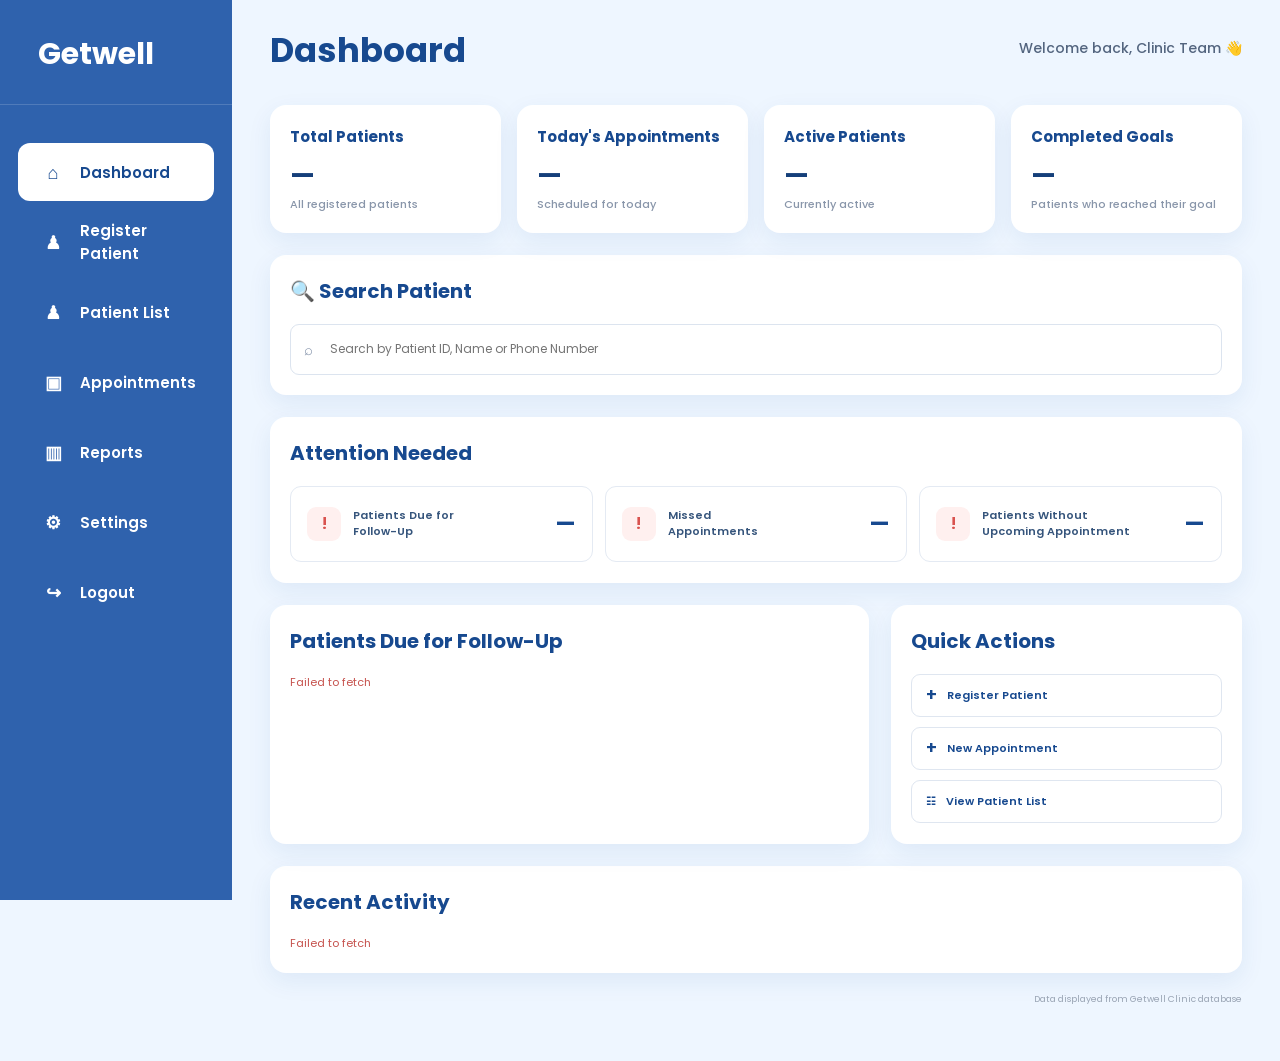
==== commit 704d26b2: "Update admin-dashboard.html" ====
--- a/admin-dashboard.html
+++ b/admin-dashboard.html
@@ -1,1691 +1,1164 @@
 <!DOCTYPE html>
 <html lang="en">
-
 <head>
-
 <meta charset="UTF-8">
 <meta name="viewport" content="width=device-width, initial-scale=1.0">
-
-<title>Getwell Admin Dashboard</title>
-
-<link
-  href="https://fonts.googleapis.com/css2?family=Poppins:wght@400;500;600;700&display=swap"
-  rel="stylesheet"
->
-
-<link
-  rel="stylesheet"
-  href="https://cdnjs.cloudflare.com/ajax/libs/font-awesome/6.5.2/css/all.min.css"
->
-
-<script src="api.js"></script>
+<title>Getwell | Dashboard</title>
+
+<link rel="preconnect" href="https://fonts.googleapis.com">
+<link rel="preconnect" href="https://fonts.gstatic.com" crossorigin>
+<link href="https://fonts.googleapis.com/css2?family=Poppins:wght@400;500;600;700&display=swap" rel="stylesheet">
 
 <style>
-
-/* =========================================================
-   GLOBAL
-========================================================= */
-
 *{
-  margin:0;
-  padding:0;
-  box-sizing:border-box;
-  font-family:"Poppins",sans-serif;
-}
-
-html{
-  font-size:16px;
+    margin:0;
+    padding:0;
+    box-sizing:border-box;
+    font-family:"Poppins",sans-serif;
+}
+
+:root{
+    --blue:#2f62ad;
+    --blue-dark:#1f4f96;
+    --blue-text:#17498f;
+    --bg:#eef6ff;
+    --soft:#f4f7fc;
+    --border:#e4eaf3;
+    --text:#173f78;
+    --muted:#6f7f99;
+    --green:#18a66a;
+    --green-bg:#e4f7ef;
+    --red:#d9534f;
+    --red-bg:#fff0ef;
+    --shadow:0 8px 24px rgba(31,79,150,.08);
 }
 
 body{
-  background:#eef6ff;
-  color:#17325c;
-  min-height:100vh;
-}
-
-
-/* =========================================================
-   SIDEBAR
-   KEEP GETWELL ORIGINAL VISUAL
-========================================================= */
+    min-height:100vh;
+    background:var(--bg);
+    color:var(--text);
+}
 
 .sidebar{
-  position:fixed;
-  top:0;
-  left:0;
-  bottom:0;
-
-  width:258px;
-  height:100vh;
-
-  background:#2b5ba6;
-  color:#fff;
-
-  z-index:1000;
-}
-
-.logo{
-  height:118px;
-
-  display:flex;
-  align-items:center;
-
-  padding-left:42px;
-
-  border-bottom:
-    1px solid rgba(255,255,255,.15);
-
-  font-size:32px;
-  font-weight:700;
+    position:fixed;
+    left:0;
+    top:0;
+    bottom:0;
+    width:232px;
+    background:#2f62ad;
+    color:#fff;
+    z-index:20;
+}
+
+.brand{
+    height:105px;
+    padding:32px 38px;
+    font-size:30px;
+    font-weight:700;
+    border-bottom:1px solid rgba(255,255,255,.16);
 }
 
 .nav{
-  padding:42px 20px;
+    padding:38px 18px;
 }
 
 .nav a{
-  width:100%;
-  height:64px;
-
-  display:flex;
-  align-items:center;
-
-  gap:18px;
-
-  padding:0 25px;
-  margin-bottom:9px;
-
-  border-radius:13px;
-
-  color:#fff;
-  text-decoration:none;
-
-  font-size:16px;
-  font-weight:500;
-
-  transition:.2s ease;
+    display:flex;
+    align-items:center;
+    gap:17px;
+    height:58px;
+    padding:0 25px;
+    margin-bottom:12px;
+    border-radius:12px;
+    color:#fff;
+    text-decoration:none;
+    font-size:15px;
+    font-weight:600;
+    transition:.15s ease;
 }
 
 .nav a:hover{
-  background:rgba(255,255,255,.10);
+    background:rgba(255,255,255,.10);
 }
 
 .nav a.active{
-  background:#fff;
-  color:#204c9c;
-  font-weight:700;
+    background:#fff;
+    color:var(--blue-text);
 }
 
 .nav-icon{
-  width:22px;
-
-  display:flex;
-  align-items:center;
-  justify-content:center;
-
-  font-size:17px;
-}
-
-
-/* =========================================================
-   MAIN
-========================================================= */
+    width:20px;
+    text-align:center;
+    font-size:18px;
+    flex:none;
+}
 
 .main{
-  margin-left:258px;
-
-  width:
-    calc(100% - 258px);
-
-  min-height:100vh;
-
-  padding:
-    42px
-    42px
-    55px;
-}
-
-
-/* =========================================================
-   HEADER
-========================================================= */
-
-.header{
-  display:flex;
-  justify-content:space-between;
-  align-items:flex-start;
-
-  margin-bottom:32px;
-}
-
-.header-left h1{
-  color:#204c9c;
-
-  font-size:36px;
-  line-height:1.2;
-
-  font-weight:700;
-
-  margin-bottom:7px;
-}
-
-.header-left p{
-  color:#666;
-  font-size:15px;
-}
-
-.header-right{
-  color:#53627a;
-  font-size:14px;
-  padding-top:4px;
-}
-
-
-/* =========================================================
-   SUMMARY CARDS
-========================================================= */
-
+    margin-left:232px;
+    min-height:100vh;
+    padding:30px 38px 55px;
+}
+
+.page-header{
+    display:flex;
+    justify-content:space-between;
+    align-items:flex-start;
+    margin-bottom:34px;
+}
+
+.page-title{
+    font-size:34px;
+    line-height:1.2;
+    font-weight:700;
+    color:var(--blue-text);
+}
+
+.welcome{
+    padding-top:8px;
+    color:#53657f;
+    font-size:14px;
+    font-weight:500;
+}
+
+/* SUMMARY */
 .summary-grid{
-  display:grid;
-
-  grid-template-columns:
-    repeat(4,minmax(0,1fr));
-
-  gap:18px;
-
-  margin-bottom:22px;
+    display:grid;
+    grid-template-columns:repeat(4,1fr);
+    gap:16px;
+    margin-bottom:22px;
 }
 
 .summary-card{
-  background:#fff;
-
-  border-radius:18px;
-
-  padding:22px;
-
-  box-shadow:
-    0 10px 25px rgba(0,0,0,.08);
-}
-
-.summary-card h3{
-  color:#204c9c;
-
-  font-size:15px;
-  font-weight:600;
-
-  margin-bottom:10px;
-}
-
-.summary-number{
-  color:#17325c;
-
-  font-size:30px;
-  font-weight:700;
-
-  line-height:1.2;
-}
-
-.summary-description{
-  color:#8290a5;
-
-  font-size:11px;
-
-  margin-top:7px;
-}
-
-
-/* =========================================================
-   SEARCH
-========================================================= */
-
-.search-section{
-  background:#fff;
-
-  border-radius:18px;
-
-  padding:22px;
-
-  box-shadow:
-    0 10px 25px rgba(0,0,0,.08);
-
-  margin-bottom:22px;
-}
-
-.search-title{
-  color:#204c9c;
-
-  font-size:21px;
-  font-weight:700;
-
-  margin-bottom:16px;
-}
-
-.search-wrapper{
-  position:relative;
+    background:#fff;
+    border-radius:16px;
+    padding:20px;
+    min-height:111px;
+    box-shadow:var(--shadow);
+}
+
+.summary-label{
+    color:var(--blue-text);
+    font-size:15px;
+    font-weight:700;
+    margin-bottom:13px;
+}
+
+.summary-value{
+    color:#153f7a;
+    font-size:27px;
+    line-height:1;
+    font-weight:700;
+}
+
+.summary-sub{
+    margin-top:8px;
+    color:#8996aa;
+    font-size:11px;
+    font-weight:500;
+}
+
+/* SEARCH */
+.card{
+    background:#fff;
+    border-radius:16px;
+    box-shadow:var(--shadow);
+}
+
+.search-card{
+    padding:21px 20px 20px;
+    margin-bottom:22px;
+}
+
+.section-title{
+    color:var(--blue-text);
+    font-size:20px;
+    font-weight:700;
+    margin-bottom:18px;
+}
+
+.search-wrap{
+    position:relative;
 }
 
 .search-icon{
-  position:absolute;
-
-  left:16px;
-  top:50%;
-
-  transform:
-    translateY(-50%);
-
-  color:#7e91ad;
-
-  font-size:13px;
+    position:absolute;
+    left:14px;
+    top:50%;
+    transform:translateY(-50%);
+    color:#8190a8;
+    font-size:15px;
 }
 
 .search-input{
-  width:100%;
-
-  height:48px;
-
-  padding:
-    0
-    16px
-    0
-    42px;
-
-  border:
-    1px solid #dce2eb;
-
-  border-radius:10px;
-
-  outline:none;
-
-  color:#17325c;
-
-  font-size:13px;
-
-  font-family:"Poppins",sans-serif;
+    width:100%;
+    height:51px;
+    border:1px solid #dce4ef;
+    border-radius:9px;
+    outline:none;
+    padding:0 16px 0 39px;
+    color:#345071;
+    font-size:12px;
+    background:#fff;
 }
 
 .search-input:focus{
-  border-color:#2b5ba6;
-}
-
-
-/* =========================================================
-   ATTENTION NEEDED
-========================================================= */
-
-.section{
-  background:#fff;
-
-  border-radius:18px;
-
-  padding:22px;
-
-  box-shadow:
-    0 10px 25px rgba(0,0,0,.08);
-
-  margin-bottom:22px;
-}
-
-.section-title{
-  color:#204c9c;
-
-  font-size:21px;
-  font-weight:700;
-
-  margin-bottom:18px;
+    border-color:#7ea4dd;
+    box-shadow:0 0 0 3px rgba(47,98,173,.08);
+}
+
+.search-results{
+    display:none;
+    margin-top:8px;
+    border:1px solid var(--border);
+    border-radius:10px;
+    overflow:hidden;
+}
+
+.search-result{
+    display:flex;
+    align-items:center;
+    justify-content:space-between;
+    padding:13px 15px;
+    border-bottom:1px solid var(--border);
+    text-decoration:none;
+    color:inherit;
+    background:#fff;
+}
+
+.search-result:last-child{
+    border-bottom:none;
+}
+
+.search-result:hover{
+    background:#f7faff;
+}
+
+.result-name{
+    color:var(--blue-text);
+    font-size:12px;
+    font-weight:700;
+}
+
+.result-meta{
+    color:#8794a8;
+    font-size:10px;
+    margin-top:3px;
+}
+
+.result-status{
+    font-size:10px;
+    font-weight:600;
+    padding:5px 9px;
+    border-radius:20px;
+    background:var(--green-bg);
+    color:var(--green);
+}
+
+/* ATTENTION */
+.attention-card{
+    padding:21px 20px;
+    margin-bottom:22px;
 }
 
 .attention-grid{
-  display:grid;
-
-  grid-template-columns:
-    repeat(3,minmax(0,1fr));
-
-  gap:12px;
-}
-
-.attention-card{
-  border:
-    1px solid #dce5f1;
-
-  border-radius:11px;
-
-  min-height:68px;
-
-  padding:12px 14px;
-
-  display:flex;
-  align-items:center;
-
-  justify-content:space-between;
+    display:grid;
+    grid-template-columns:repeat(3,1fr);
+    gap:12px;
+}
+
+.attention-item{
+    display:flex;
+    align-items:center;
+    justify-content:space-between;
+    min-height:76px;
+    padding:14px 16px;
+    border:1px solid var(--border);
+    border-radius:11px;
+    background:#fff;
 }
 
 .attention-left{
-  display:flex;
-  align-items:center;
-
-  gap:11px;
-}
-
-.attention-icon{
-  width:32px;
-  height:32px;
-
-  border-radius:9px;
-
-  background:#fff0f0;
-
-  color:#f04455;
-
-  display:flex;
-  align-items:center;
-  justify-content:center;
-
-  font-size:12px;
+    display:flex;
+    align-items:center;
+    gap:12px;
+}
+
+.alert-icon{
+    width:34px;
+    height:34px;
+    display:flex;
+    align-items:center;
+    justify-content:center;
+    border-radius:9px;
+    background:var(--red-bg);
+    color:var(--red);
+    font-size:15px;
+    font-weight:700;
 }
 
 .attention-label{
-  color:#204c9c;
-
-  font-size:11px;
-  font-weight:600;
-
-  line-height:1.35;
-}
-
-.attention-number{
-  color:#17325c;
-
-  font-size:21px;
-  font-weight:700;
-}
-
-
-/* =========================================================
-   LOWER GRID
-========================================================= */
-
+    color:#36557c;
+    font-size:11px;
+    font-weight:600;
+    line-height:1.4;
+}
+
+.attention-count{
+    color:var(--blue-text);
+    font-size:22px;
+    font-weight:700;
+}
+
+/* LOWER */
 .lower-grid{
-  display:grid;
-
-  grid-template-columns:
-    minmax(0,2fr)
-    minmax(300px,1fr);
-
-  gap:18px;
-
-  margin-bottom:22px;
-}
-
-
-/* =========================================================
-   FOLLOW UP
-========================================================= */
-
-.followup-list{
-  min-height:115px;
-}
-
-.followup-item{
-  display:flex;
-
-  align-items:center;
-  justify-content:space-between;
-
-  padding:
-    12px
-    0;
-
-  border-bottom:
-    1px solid #edf0f4;
-}
-
-.followup-item:last-child{
-  border-bottom:none;
-}
-
-.patient-info{
-  display:flex;
-  flex-direction:column;
-
-  gap:2px;
+    display:grid;
+    grid-template-columns:1.45fr .85fr;
+    gap:22px;
+    margin-bottom:22px;
+}
+
+.followup-card,
+.actions-card,
+.activity-card{
+    padding:21px 20px;
+}
+
+.patient-row{
+    display:flex;
+    align-items:center;
+    justify-content:space-between;
+    padding:13px 0;
+    border-bottom:1px solid var(--border);
+}
+
+.patient-row:last-child{
+    border-bottom:none;
 }
 
 .patient-name{
-  color:#17325c;
-
-  font-size:13px;
-  font-weight:600;
-}
-
-.patient-id{
-  color:#8290a5;
-
-  font-size:10px;
+    color:#244a7e;
+    font-size:12px;
+    font-weight:700;
+}
+
+.patient-meta{
+    color:#8794a8;
+    font-size:10px;
+    margin-top:3px;
 }
 
 .view-link{
-  border:none;
-
-  background:#eef4ff;
-
-  color:#24539f;
-
-  padding:
-    7px
-    12px;
-
-  border-radius:8px;
-
-  text-decoration:none;
-
-  font-size:10px;
-  font-weight:600;
+    color:#315fa9;
+    font-size:10px;
+    font-weight:600;
+    text-decoration:none;
 }
 
 .view-link:hover{
-  background:#e2ecff;
-}
-
-.empty-state{
-  color:#8a98ac;
-
-  font-size:12px;
-
-  padding:
-    18px
-    0;
-}
-
-
-/* =========================================================
-   QUICK ACTIONS
-========================================================= */
-
-.quick-actions{
-  display:flex;
-  flex-direction:column;
-
-  gap:9px;
-}
-
-.quick-action{
-  width:100%;
-
-  min-height:43px;
-
-  border:
-    1px solid #dce5f1;
-
-  border-radius:10px;
-
-  background:#fff;
-
-  color:#204c9c;
-
-  display:flex;
-  align-items:center;
-
-  gap:11px;
-
-  padding:
-    0
-    14px;
-
-  text-decoration:none;
-
-  font-size:11px;
-  font-weight:600;
-
-  transition:.2s ease;
-}
-
-.quick-action:hover{
-  background:#f5f8ff;
-}
-
-.quick-action i{
-  width:16px;
-
-  text-align:center;
-
-  font-size:11px;
-}
-
-
-/* =========================================================
-   RECENT ACTIVITY
-========================================================= */
-
-.activity-section{
-  background:#fff;
-
-  border-radius:18px;
-
-  padding:22px;
-
-  box-shadow:
-    0 10px 25px rgba(0,0,0,.08);
-}
-
-.activity-list{
-  max-height:310px;
-
-  overflow-y:auto;
-}
-
-.activity-item{
-  padding:
-    12px
-    0;
-
-  border-bottom:
-    1px solid #edf0f4;
-
-  color:#53627a;
-
-  font-size:12px;
-
-  line-height:1.5;
-}
-
-.activity-item:last-child{
-  border-bottom:none;
+    text-decoration:underline;
+}
+
+.empty{
+    padding:18px 0 8px;
+    color:#8a96a8;
+    font-size:11px;
+}
+
+/* ACTIONS */
+.action-list{
+    display:flex;
+    flex-direction:column;
+    gap:10px;
+}
+
+.action-btn{
+    display:flex;
+    align-items:center;
+    justify-content:flex-start;
+    gap:10px;
+    width:100%;
+    min-height:43px;
+    padding:0 14px;
+    border:1px solid #dfe6f0;
+    border-radius:9px;
+    background:#fff;
+    color:var(--blue-text);
+    font-size:11px;
+    font-weight:600;
+    text-decoration:none;
+    cursor:pointer;
+}
+
+.action-btn:hover{
+    background:#f5f8fd;
+}
+
+.action-plus{
+    font-size:17px;
+    line-height:1;
+}
+
+/* ACTIVITY */
+.activity-card{
+    margin-bottom:20px;
+}
+
+.activity-row{
+    display:flex;
+    align-items:center;
+    gap:12px;
+    min-height:49px;
+    border-bottom:1px solid var(--border);
+}
+
+.activity-row:last-child{
+    border-bottom:none;
+}
+
+.activity-dot{
+    width:7px;
+    height:7px;
+    border-radius:50%;
+    background:#315fa9;
+    flex:none;
+}
+
+.activity-text{
+    color:#52657f;
+    font-size:11px;
+    line-height:1.5;
 }
 
 .activity-time{
-  color:#8a98ac;
-}
-
-.activity-action{
-  color:#17325c;
-  font-weight:500;
-}
-
-
-/* =========================================================
-   DATABASE STATUS
-========================================================= */
-
-.database-status{
-  display:flex;
-
-  justify-content:flex-end;
-  align-items:center;
-
-  gap:7px;
-
-  margin-top:14px;
-
-  color:#8a98ac;
-
-  font-size:10px;
-}
-
-.status-dot{
-  width:7px;
-  height:7px;
-
-  border-radius:50%;
-
-  background:#20b26b;
-}
-
-
-/* =========================================================
-   LOADING
-========================================================= */
-
+    color:#8996aa;
+    font-size:10px;
+}
+
+/* LOADING / ERROR */
 .loading{
-  color:#8a98ac;
-
-  font-size:12px;
-}
-
-
-/* =========================================================
-   RESPONSIVE
-========================================================= */
-
+    color:#8794a8;
+    font-size:11px;
+}
+
+.error{
+    color:#c6534e;
+    font-size:11px;
+}
+
+.footer-note{
+    text-align:right;
+    color:#99a4b4;
+    font-size:9px;
+}
+
+/* RESPONSIVE */
 @media(max-width:1100px){
-
-  .summary-grid{
-    grid-template-columns:
-      repeat(2,minmax(0,1fr));
-  }
-
-  .attention-grid{
-    grid-template-columns:1fr;
-  }
-
-  .lower-grid{
-    grid-template-columns:1fr;
-  }
-
-}
-
-@media(max-width:850px){
-
-  .sidebar{
-    width:180px;
-  }
-
-  .main{
-    margin-left:180px;
-
-    width:
-      calc(100% - 180px);
-
-    padding:
-      30px
-      20px;
-  }
-
-  .logo{
-    padding-left:28px;
-    font-size:27px;
-  }
-
-  .nav{
-    padding:30px 12px;
-  }
-
-  .nav a{
-    padding:0 15px;
-    gap:12px;
-  }
-
-}
-
-@media(max-width:600px){
-
-  .sidebar{
-    position:relative;
-
-    width:100%;
-    height:auto;
-  }
-
-  .logo{
-    height:75px;
-  }
-
-  .nav{
-    padding:15px;
-  }
-
-  .nav a{
-    height:48px;
-  }
-
-  .main{
-    margin-left:0;
-
-    width:100%;
-
-    padding:
-      25px
-      15px;
-  }
-
-  .header{
-    flex-direction:column;
-
-    gap:8px;
-  }
-
-  .summary-grid{
-    grid-template-columns:1fr;
-  }
-
-}
-
-
-/* =========================================================
-   SCROLLBAR
-========================================================= */
-
-::-webkit-scrollbar{
-  width:7px;
-}
-
-::-webkit-scrollbar-track{
-  background:#eef6ff;
-}
-
-::-webkit-scrollbar-thumb{
-  background:#c4d2e7;
-  border-radius:10px;
-}
-
+    .summary-grid{
+        grid-template-columns:repeat(2,1fr);
+    }
+
+    .attention-grid{
+        grid-template-columns:1fr;
+    }
+}
+
+@media(max-width:800px){
+    .sidebar{
+        width:205px;
+    }
+
+    .main{
+        margin-left:205px;
+        padding:25px;
+    }
+
+    .lower-grid{
+        grid-template-columns:1fr;
+    }
+}
+
+@media(max-width:650px){
+    .sidebar{
+        position:relative;
+        width:100%;
+        min-height:auto;
+    }
+
+    .brand{
+        height:75px;
+        padding:22px 25px;
+        font-size:25px;
+    }
+
+    .nav{
+        padding:15px;
+        display:grid;
+        grid-template-columns:repeat(2,1fr);
+        gap:8px;
+    }
+
+    .nav a{
+        margin:0;
+        padding:0 15px;
+    }
+
+    .main{
+        margin-left:0;
+        padding:20px;
+    }
+
+    .summary-grid{
+        grid-template-columns:1fr;
+    }
+
+    .page-header{
+        gap:15px;
+        flex-direction:column;
+    }
+}
 </style>
-
 </head>
 
-
 <body>
 
-
-<div class="container">
-
-
-<!-- ======================================================
-     SIDEBAR
-====================================================== -->
-
 <aside class="sidebar">
-
-  <div class="logo">
-    Getwell
-  </div>
-
-  <nav class="nav">
-
-    <a
-      href="admin-dashboard.html"
-      class="active"
-    >
-      <span class="nav-icon">
-        <i class="fa-solid fa-house"></i>
-      </span>
-
-      <span>Dashboard</span>
-    </a>
-
-
-    <a
-      href="register-patient.html"
-    >
-      <span class="nav-icon">
-        <i class="fa-solid fa-user-plus"></i>
-      </span>
-
-      <span>Register Patient</span>
-    </a>
-
-
-    <a
-      href="patient-list.html"
-    >
-      <span class="nav-icon">
-        <i class="fa-solid fa-users"></i>
-      </span>
-
-      <span>Patient List</span>
-    </a>
-
-
-    <a
-      href="appointments.html"
-    >
-      <span class="nav-icon">
-        <i class="fa-regular fa-calendar-check"></i>
-      </span>
-
-      <span>Appointments</span>
-    </a>
-
-
-    <a
-      href="reports.html"
-    >
-      <span class="nav-icon">
-        <i class="fa-solid fa-chart-column"></i>
-      </span>
-
-      <span>Reports</span>
-    </a>
-
-
-    <a
-      href="settings.html"
-    >
-      <span class="nav-icon">
-        <i class="fa-solid fa-gear"></i>
-      </span>
-
-      <span>Settings</span>
-    </a>
-
-
-    <a
-      href="admin-login.html"
-    >
-      <span class="nav-icon">
-        <i class="fa-solid fa-right-from-bracket"></i>
-      </span>
-
-      <span>Logout</span>
-    </a>
-
-  </nav>
-
+    <div class="brand">Getwell</div>
+
+    <nav class="nav">
+        <a href="dashboard.html" class="active">
+            <span class="nav-icon">⌂</span>
+            <span>Dashboard</span>
+        </a>
+
+        <a href="register-patient.html">
+            <span class="nav-icon">♟</span>
+            <span>Register Patient</span>
+        </a>
+
+        <a href="patient-list.html">
+            <span class="nav-icon">♟</span>
+            <span>Patient List</span>
+        </a>
+
+        <a href="appointments.html">
+            <span class="nav-icon">▣</span>
+            <span>Appointments</span>
+        </a>
+
+        <a href="reports.html">
+            <span class="nav-icon">▥</span>
+            <span>Reports</span>
+        </a>
+
+        <a href="settings.html">
+            <span class="nav-icon">⚙</span>
+            <span>Settings</span>
+        </a>
+
+        <a href="#" id="logoutLink">
+            <span class="nav-icon">↪</span>
+            <span>Logout</span>
+        </a>
+    </nav>
 </aside>
 
-
-
-<!-- ======================================================
-     MAIN CONTENT
-====================================================== -->
-
 <main class="main">
 
-
-<!-- HEADER -->
-
-<div class="header">
-
-  <div class="header-left">
-
-    <h1>
-      Dashboard
-    </h1>
-
-    <p>
-      Welcome back, Clinic Team 👋
-    </p>
-
-  </div>
-
-  <div class="header-right">
-
-    <span id="dashboardDate">
-      Loading date...
-    </span>
-
-  </div>
-
-</div>
-
-
-
-<!-- ======================================================
-     SUMMARY
-====================================================== -->
-
-<div class="summary-grid">
-
-
-  <div class="summary-card">
-
-    <h3>
-      Total Patients
-    </h3>
-
-    <div
-      class="summary-number"
-      id="dashTotalPatients"
-    >
-      —
+    <header class="page-header">
+        <div>
+            <h1 class="page-title">Dashboard</h1>
+        </div>
+
+        <div class="welcome">
+            Welcome back, Clinic Team 👋
+        </div>
+    </header>
+
+    <!-- SUMMARY -->
+    <section class="summary-grid">
+
+        <div class="summary-card">
+            <div class="summary-label">Total Patients</div>
+            <div class="summary-value" id="totalPatients">—</div>
+            <div class="summary-sub">All registered patients</div>
+        </div>
+
+        <div class="summary-card">
+            <div class="summary-label">Today's Appointments</div>
+            <div class="summary-value" id="todayAppointments">—</div>
+            <div class="summary-sub">Scheduled for today</div>
+        </div>
+
+        <div class="summary-card">
+            <div class="summary-label">Active Patients</div>
+            <div class="summary-value" id="activePatients">—</div>
+            <div class="summary-sub">Currently active</div>
+        </div>
+
+        <div class="summary-card">
+            <div class="summary-label">Completed Goals</div>
+            <div class="summary-value" id="completedGoals">—</div>
+            <div class="summary-sub">Patients who reached their goal</div>
+        </div>
+
+    </section>
+
+    <!-- SEARCH -->
+    <section class="card search-card">
+        <h2 class="section-title">🔍 Search Patient</h2>
+
+        <div class="search-wrap">
+            <span class="search-icon">⌕</span>
+            <input
+                id="patientSearch"
+                class="search-input"
+                type="text"
+                autocomplete="off"
+                placeholder="Search by Patient ID, Name or Phone Number"
+            >
+        </div>
+
+        <div id="searchResults" class="search-results"></div>
+    </section>
+
+    <!-- ATTENTION -->
+    <section class="card attention-card">
+        <h2 class="section-title">Attention Needed</h2>
+
+        <div class="attention-grid">
+
+            <div class="attention-item">
+                <div class="attention-left">
+                    <div class="alert-icon">!</div>
+                    <div class="attention-label">
+                        Patients Due for<br>Follow-Up
+                    </div>
+                </div>
+                <div class="attention-count" id="followUpCount">—</div>
+            </div>
+
+            <div class="attention-item">
+                <div class="attention-left">
+                    <div class="alert-icon">!</div>
+                    <div class="attention-label">
+                        Missed<br>Appointments
+                    </div>
+                </div>
+                <div class="attention-count" id="missedCount">—</div>
+            </div>
+
+            <div class="attention-item">
+                <div class="attention-left">
+                    <div class="alert-icon">!</div>
+                    <div class="attention-label">
+                        Patients Without<br>Upcoming Appointment
+                    </div>
+                </div>
+                <div class="attention-count" id="noUpcomingCount">—</div>
+            </div>
+
+        </div>
+    </section>
+
+    <!-- FOLLOW UP + QUICK ACTIONS -->
+    <section class="lower-grid">
+
+        <div class="card followup-card">
+            <h2 class="section-title">Patients Due for Follow-Up</h2>
+            <div id="followUpList">
+                <div class="loading">Loading...</div>
+            </div>
+        </div>
+
+        <div class="card actions-card">
+            <h2 class="section-title">Quick Actions</h2>
+
+            <div class="action-list">
+                <a class="action-btn" href="register-patient.html">
+                    <span class="action-plus">+</span>
+                    <span>Register Patient</span>
+                </a>
+
+                <a class="action-btn" href="appointments.html">
+                    <span class="action-plus">+</span>
+                    <span>New Appointment</span>
+                </a>
+
+                <a class="action-btn" href="patient-list.html">
+                    <span>☷</span>
+                    <span>View Patient List</span>
+                </a>
+            </div>
+        </div>
+
+    </section>
+
+    <!-- RECENT ACTIVITY -->
+    <section class="card activity-card">
+        <h2 class="section-title">Recent Activity</h2>
+        <div id="activityList">
+            <div class="loading">Loading...</div>
+        </div>
+    </section>
+
+    <div class="footer-note">
+        Data displayed from Getwell Clinic database
     </div>
 
-    <div class="summary-description">
-      All registered patients
-    </div>
-
-  </div>
-
-
-
-  <div class="summary-card">
-
-    <h3>
-      Today's Appointments
-    </h3>
-
-    <div
-      class="summary-number"
-      id="dashTodayAppointments"
-    >
-      —
-    </div>
-
-    <div class="summary-description">
-      Scheduled for today
-    </div>
-
-  </div>
-
-
-
-  <div class="summary-card">
-
-    <h3>
-      Active Patients
-    </h3>
-
-    <div
-      class="summary-number"
-      id="dashActivePatients"
-    >
-      —
-    </div>
-
-    <div class="summary-description">
-      Currently active
-    </div>
-
-  </div>
-
-
-
-  <div class="summary-card">
-
-    <h3>
-      Completed Goals
-    </h3>
-
-    <div
-      class="summary-number"
-      id="dashCompletedGoals"
-    >
-      —
-    </div>
-
-    <div class="summary-description">
-      Patients who reached their goal
-    </div>
-
-  </div>
-
-
-</div>
-
-
-
-<!-- ======================================================
-     SEARCH PATIENT
-====================================================== -->
-
-<div class="search-section">
-
-  <div class="search-title">
-    🔍 Search Patient
-  </div>
-
-  <div class="search-wrapper">
-
-    <i
-      class="fa-solid fa-magnifying-glass search-icon"
-    ></i>
-
-    <input
-      type="text"
-      class="search-input"
-      id="patientSearch"
-      placeholder="Search by Patient ID, Name or Phone Number"
-      autocomplete="off"
-    >
-
-  </div>
-
-</div>
-
-
-
-<!-- ======================================================
-     ATTENTION NEEDED
-====================================================== -->
-
-<div class="section">
-
-  <div class="section-title">
-    Attention Needed
-  </div>
-
-
-  <div class="attention-grid">
-
-
-    <div class="attention-card">
-
-      <div class="attention-left">
-
-        <div class="attention-icon">
-          !
-        </div>
-
-        <div class="attention-label">
-          Patients Due for<br>
-          Follow-Up
-        </div>
-
-      </div>
-
-      <div
-        class="attention-number"
-        id="dashFollowUp"
-      >
-        —
-      </div>
-
-    </div>
-
-
-
-    <div class="attention-card">
-
-      <div class="attention-left">
-
-        <div class="attention-icon">
-          !
-        </div>
-
-        <div class="attention-label">
-          Missed<br>
-          Appointments
-        </div>
-
-      </div>
-
-      <div
-        class="attention-number"
-        id="dashMissed"
-      >
-        —
-      </div>
-
-    </div>
-
-
-
-    <div class="attention-card">
-
-      <div class="attention-left">
-
-        <div class="attention-icon">
-          !
-        </div>
-
-        <div class="attention-label">
-          Patients Without<br>
-          Upcoming Appointment
-        </div>
-
-      </div>
-
-      <div
-        class="attention-number"
-        id="dashWithoutAppointment"
-      >
-        —
-      </div>
-
-    </div>
-
-
-  </div>
-
-</div>
-
-
-
-<!-- ======================================================
-     FOLLOW UP + QUICK ACTIONS
-====================================================== -->
-
-<div class="lower-grid">
-
-
-  <!-- FOLLOW UP -->
-
-  <div class="section">
-
-    <div class="section-title">
-      Patients Due for Follow-Up
-    </div>
-
-    <div
-      class="followup-list"
-      id="dashFollowUpList"
-    >
-
-      <div class="loading">
-        Loading live patient data...
-      </div>
-
-    </div>
-
-  </div>
-
-
-
-  <!-- QUICK ACTIONS -->
-
-  <div class="section">
-
-    <div class="section-title">
-      Quick Actions
-    </div>
-
-
-    <div class="quick-actions">
-
-
-      <a
-        href="register-patient.html"
-        class="quick-action"
-      >
-
-        <i class="fa-solid fa-plus"></i>
-
-        Register Patient
-
-      </a>
-
-
-      <a
-        href="appointments.html"
-        class="quick-action"
-      >
-
-        <i class="fa-solid fa-calendar-plus"></i>
-
-        New Appointment
-
-      </a>
-
-
-      <a
-        href="patient-list.html"
-        class="quick-action"
-      >
-
-        <i class="fa-solid fa-list"></i>
-
-        View Patient List
-
-      </a>
-
-
-    </div>
-
-  </div>
-
-
-</div>
-
-
-
-<!-- ======================================================
-     RECENT ACTIVITY
-====================================================== -->
-
-<div class="activity-section">
-
-  <div class="section-title">
-    Recent Activity
-  </div>
-
-
-  <div
-    class="activity-list"
-    id="dashActivity"
-  >
-
-    <div class="loading">
-      Loading live activity...
-    </div>
-
-  </div>
-
-
-  <div class="database-status">
-
-    <span class="status-dot"></span>
-
-    Data displayed from Getwell Clinic database
-
-  </div>
-
-</div>
-
-
-
 </main>
 
-</div>
-
-
-
-<!-- ======================================================
-     JAVASCRIPT
-====================================================== -->
-
 <script>
-
-
-/* =========================================================
-   SAFE HTML
-========================================================= */
-
-function escapeHtml(value){
-
-  return String(value ?? "")
-
-    .replaceAll("&","&amp;")
-    .replaceAll("<","&lt;")
-    .replaceAll(">","&gt;")
-    .replaceAll('"',"&quot;")
-    .replaceAll("'","&#039;");
-
-}
-
-
-
-/* =========================================================
-   DATE
-========================================================= */
-
-function displayCurrentDate(){
-
-  const element =
-    document.getElementById(
-      "dashboardDate"
-    );
-
-  if(!element) return;
-
-  const today =
-    new Date();
-
-  element.textContent =
-    today.toLocaleDateString(
-      "en-MY",
-      {
-        day:"numeric",
-        month:"long",
-        year:"numeric"
-      }
-    );
-
-}
-
-
-
-/* =========================================================
-   LOAD DASHBOARD
-========================================================= */
-
-async function loadDashboard(){
-
-  try{
-
-    console.log(
-      "Loading Getwell dashboard..."
-    );
-
-
-    /*
-      IMPORTANT:
-
-      api.js returns result.data directly.
-
-      Therefore:
-
-      const d = await apiGet("getDashboard")
-
-      NOT:
-
-      const {dashboard:d} = ...
-    */
-
-    const d =
-      await apiGet(
-        "getDashboard"
-      );
-
-
-    console.log(
-      "LIVE DASHBOARD DATA:",
-      d
-    );
-
-
-    /* =====================================================
-       SUMMARY
-    ===================================================== */
-
-    document.getElementById(
-      "dashTotalPatients"
-    ).textContent =
-      Number(
-        d.totalPatients || 0
-      );
-
-
-    document.getElementById(
-      "dashTodayAppointments"
-    ).textContent =
-      Number(
-        d.todayAppointments || 0
-      );
-
-
-    document.getElementById(
-      "dashActivePatients"
-    ).textContent =
-      Number(
-        d.activePatients || 0
-      );
-
-
-    document.getElementById(
-      "dashCompletedGoals"
-    ).textContent =
-      Number(
-        d.completedGoals || 0
-      );
-
-
-
-    /* =====================================================
-       ATTENTION
-    ===================================================== */
-
-    const attention =
-      d.attention || {};
-
-
-    document.getElementById(
-      "dashFollowUp"
-    ).textContent =
-      Number(
-        attention.followUp || 0
-      );
-
-
-    document.getElementById(
-      "dashMissed"
-    ).textContent =
-      Number(
-        attention.missedAppointments || 0
-      );
-
-
-    document.getElementById(
-      "dashWithoutAppointment"
-    ).textContent =
-      Number(
-        attention.withoutUpcomingAppointment || 0
-      );
-
-
-
-    /* =====================================================
-       FOLLOW-UP PATIENTS
-    ===================================================== */
-
-    const followUpBox =
-      document.getElementById(
-        "dashFollowUpList"
-      );
-
-
-    const followUpPatients =
-      d.followUpPatients || [];
-
-
-    if(
-      !followUpPatients.length
-    ){
-
-      followUpBox.innerHTML = `
-        <div class="empty-state">
-          No patients currently require follow-up.
-        </div>
-      `;
-
-    }
-
-    else{
-
-      followUpBox.innerHTML =
-        followUpPatients
-          .map(
-            patient => {
-
-              const id =
-                patient.patient_id || "";
-
-              const name =
-                patient.full_name ||
-                "Unknown Patient";
-
-
-              return `
-
-                <div class="followup-item">
-
-                  <div class="patient-info">
-
-                    <span class="patient-name">
-                      ${escapeHtml(name)}
-                    </span>
-
-                    <span class="patient-id">
-                      ${escapeHtml(id)}
-                    </span>
-
-                  </div>
-
-                  <a
-                    class="view-link"
-                    href="patient-list.html?patient_id=${encodeURIComponent(id)}"
-                  >
-                    View
-                  </a>
-
+/*
+=========================================================
+GETWELL DASHBOARD
+=========================================================
+GOOGLE SHEETS IS THE SOURCE OF TRUTH.
+
+This page:
+- READS dashboard data from Code.gs
+- READS patient data from Code.gs
+- DOES NOT use localStorage/sessionStorage as a database
+- DOES NOT hard-code patient/appointment/activity data
+- Refreshing the page retrieves current data again
+=========================================================
+*/
+
+const API_URL =
+    "https://script.google.com/macros/s/AKfycbyJIDxDIkvfzfZCfwEoZOXEgq_2v2vc1ALl7VXcpIgZQr05IRmi6pljF34_swBikYUy4w/exec";
+
+let patients = [];
+
+/* ---------- API ---------- */
+
+async function apiGet(action, params = {}) {
+    const url = new URL(API_URL);
+
+    url.searchParams.set("action", action);
+
+    Object.entries(params).forEach(([key, value]) => {
+        if (value !== undefined && value !== null && value !== "") {
+            url.searchParams.set(key, value);
+        }
+    });
+
+    const response = await fetch(url.toString(), {
+        method: "GET",
+        cache: "no-store"
+    });
+
+    if (!response.ok) {
+        throw new Error("Unable to connect to the database.");
+    }
+
+    const data = await response.json();
+
+    if (data.ok === false) {
+        throw new Error(data.error || "Backend request failed.");
+    }
+
+    return data;
+}
+
+/* ---------- HELPERS ---------- */
+
+function firstValue(obj, keys, fallback = "") {
+    if (!obj) return fallback;
+
+    for (const key of keys) {
+        if (
+            obj[key] !== undefined &&
+            obj[key] !== null &&
+            String(obj[key]).trim() !== ""
+        ) {
+            return obj[key];
+        }
+    }
+
+    return fallback;
+}
+
+function asArray(value) {
+    if (Array.isArray(value)) return value;
+    return [];
+}
+
+function escapeHtml(value) {
+    return String(value ?? "")
+        .replaceAll("&", "&amp;")
+        .replaceAll("<", "&lt;")
+        .replaceAll(">", "&gt;")
+        .replaceAll('"', "&quot;")
+        .replaceAll("'", "&#039;");
+}
+
+function formatDateTime(value) {
+    if (!value) return "";
+
+    const date = new Date(value);
+
+    if (Number.isNaN(date.getTime())) {
+        return String(value);
+    }
+
+    return date.toLocaleString("en-MY", {
+        day: "2-digit",
+        month: "short",
+        year: "numeric",
+        hour: "2-digit",
+        minute: "2-digit",
+        hour12: true
+    });
+}
+
+/* ---------- DASHBOARD ---------- */
+
+async function loadDashboard() {
+    try {
+        const response = await apiGet("getDashboard");
+        const data = response.data || {};
+
+        document.getElementById("totalPatients").textContent =
+            data.totalPatients ?? 0;
+
+        document.getElementById("todayAppointments").textContent =
+            data.todayAppointments ?? 0;
+
+        document.getElementById("activePatients").textContent =
+            data.activePatients ?? 0;
+
+        document.getElementById("completedGoals").textContent =
+            data.completedGoals ?? 0;
+
+        const attention = data.attention || {};
+
+        document.getElementById("followUpCount").textContent =
+            attention.followUp ?? 0;
+
+        document.getElementById("missedCount").textContent =
+            attention.missedAppointments ?? 0;
+
+        document.getElementById("noUpcomingCount").textContent =
+            attention.withoutUpcomingAppointment ?? 0;
+
+        renderFollowUps(
+            Array.isArray(data.followUpPatients)
+                ? data.followUpPatients
+                : []
+        );
+
+        renderActivity(
+            Array.isArray(data.recentActivity)
+                ? data.recentActivity
+                : []
+        );
+
+    } catch (error) {
+        console.error("Dashboard error:", error);
+
+        [
+            "totalPatients",
+            "todayAppointments",
+            "activePatients",
+            "completedGoals",
+            "followUpCount",
+            "missedCount",
+            "noUpcomingCount"
+        ].forEach(id => {
+            const el = document.getElementById(id);
+            if (el) el.textContent = "—";
+        });
+
+        const followUp = document.getElementById("followUpList");
+        if (followUp) {
+            followUp.innerHTML =
+                `<div class="error">${escapeHtml(error.message)}</div>`;
+        }
+
+        const activity = document.getElementById("activityList");
+        if (activity) {
+            activity.innerHTML =
+                `<div class="error">${escapeHtml(error.message)}</div>`;
+        }
+    }
+}
+
+/* ---------- FOLLOW UP ---------- */
+
+function renderFollowUps(list) {
+    const container = document.getElementById("followUpList");
+
+    if (!list.length) {
+        container.innerHTML =
+            `<div class="empty">No patients currently require follow-up.</div>`;
+        return;
+    }
+
+    const limited = list.slice(0, 5);
+
+    container.innerHTML = limited.map(item => {
+        const patientId = firstValue(
+            item,
+            ["patient_id", "patientId", "id"],
+            ""
+        );
+
+        const name = firstValue(
+            item,
+            ["full_name", "fullName", "name"],
+            patientId || "Patient"
+        );
+
+        const lastVisit = firstValue(
+            item,
+            ["last_visit", "lastVisit"],
+            "No recent visit"
+        );
+
+        return `
+            <div class="patient-row">
+                <div>
+                    <div class="patient-name">
+                        ${escapeHtml(name)}
+                    </div>
+                    <div class="patient-meta">
+                        ${escapeHtml(patientId)}
+                        ${patientId && lastVisit ? " • " : ""}
+                        ${escapeHtml(lastVisit)}
+                    </div>
                 </div>
 
-              `;
-
-            }
-          )
-          .join("");
-
-    }
-
-
-
-    /* =====================================================
-       RECENT ACTIVITY
-    ===================================================== */
-
-    const activityBox =
-      document.getElementById(
-        "dashActivity"
-      );
-
-
-    const activities =
-      d.recentActivity || [];
-
-
-    if(
-      !activities.length
-    ){
-
-      activityBox.innerHTML = `
-        <div class="activity-item">
-          No recent activity.
-        </div>
-      `;
-
-    }
-
-    else{
-
-      activityBox.innerHTML =
-        activities
-          .map(
-            activity => {
-
-              const timestamp =
-                activity.timestamp ||
-                "";
-
-              const action =
-                activity.action ||
-                "";
-
-              const reference =
-                activity.reference_id ||
-                "";
-
-
-              return `
-
-                <div class="activity-item">
-
-                  <span class="activity-time">
-                    ${escapeHtml(timestamp)}
-                  </span>
-
-                  <span>
-                    •
-                  </span>
-
-                  <span class="activity-action">
-                    ${escapeHtml(action)}
-                  </span>
-
-                  ${
-                    reference
-                    ?
-                    `
-                    <span>
-                      ${escapeHtml(reference)}
-                    </span>
-                    `
-                    :
-                    ""
-                  }
-
+                ${
+                    patientId
+                    ? `<a class="view-link"
+                          href="patient-details.html?id=${encodeURIComponent(patientId)}">
+                          View Patient →
+                       </a>`
+                    : ""
+                }
+            </div>
+        `;
+    }).join("");
+}
+
+/* ---------- ACTIVITY ---------- */
+
+function renderActivity(list) {
+    const container = document.getElementById("activityList");
+
+    if (!list.length) {
+        container.innerHTML =
+            `<div class="empty">No recent activity.</div>`;
+        return;
+    }
+
+    const limited = list.slice(0, 6);
+
+    container.innerHTML = limited.map(item => {
+        const timestamp = firstValue(
+            item,
+            ["timestamp", "date", "created_at"],
+            ""
+        );
+
+        const module = firstValue(
+            item,
+            ["module"],
+            ""
+        );
+
+        const action = firstValue(
+            item,
+            ["action", "description"],
+            "Activity recorded"
+        );
+
+        const reference = firstValue(
+            item,
+            ["reference_id", "referenceId"],
+            ""
+        );
+
+        const text = [
+            action,
+            reference ? reference : "",
+            module ? `(${module})` : ""
+        ].filter(Boolean).join(" ");
+
+        return `
+            <div class="activity-row">
+                <span class="activity-dot"></span>
+                <div class="activity-text">
+                    ${escapeHtml(text)}
+                    ${
+                        timestamp
+                        ? `<span class="activity-time">
+                            • ${escapeHtml(formatDateTime(timestamp))}
+                           </span>`
+                        : ""
+                    }
                 </div>
-
-              `;
-
-            }
-          )
-          .join("");
-
-    }
-
-
-  }
-
-  catch(error){
-
-    console.error(
-      "Dashboard error:",
-      error
-    );
-
-
-    /*
-      IMPORTANT:
-      We do NOT insert fake numbers.
-      If backend fails, dashboard tells us.
-    */
-
-    document.getElementById(
-      "dashTotalPatients"
-    ).textContent = "—";
-
-    document.getElementById(
-      "dashTodayAppointments"
-    ).textContent = "—";
-
-    document.getElementById(
-      "dashActivePatients"
-    ).textContent = "—";
-
-    document.getElementById(
-      "dashCompletedGoals"
-    ).textContent = "—";
-
-
-    const activityBox =
-      document.getElementById(
-        "dashActivity"
-      );
-
-
-    if(activityBox){
-
-      activityBox.innerHTML = `
-
-        <div class="activity-item">
-
-          Unable to load live database data.
-
-          <br>
-
-          <span class="activity-time">
-            Please check the Google Sheets backend connection.
-          </span>
-
-        </div>
-
-      `;
-
-    }
-
-  }
-
-}
-
-
-
-/* =========================================================
-   SEARCH
-========================================================= */
-
-document
-  .getElementById("patientSearch")
-  .addEventListener(
-    "keydown",
-    function(event){
-
-      if(
-        event.key === "Enter"
-      ){
-
-        const query =
-          this.value.trim();
-
-
-        if(!query) return;
-
-
-        window.location.href =
-          "patient-list.html?search=" +
-          encodeURIComponent(query);
-
-      }
-
-    }
-  );
-
-
-
-/* =========================================================
-   START
-========================================================= */
-
-document.addEventListener(
-  "DOMContentLoaded",
-  function(){
-
-    displayCurrentDate();
-
-    loadDashboard();
-
-  }
+            </div>
+        `;
+    }).join("");
+}
+
+/* ---------- PATIENT SEARCH ---------- */
+
+async function loadPatientsForSearch() {
+    try {
+        const data = await apiGet("getPatients");
+
+        patients =
+            asArray(firstValue(
+                data,
+                ["patients", "data"],
+                []
+            ));
+
+    } catch (error) {
+        console.error("Patient search loading error:", error);
+        patients = [];
+    }
+}
+
+function renderSearchResults(query) {
+    const box = document.getElementById("searchResults");
+
+    if (!query.trim()) {
+        box.style.display = "none";
+        box.innerHTML = "";
+        return;
+    }
+
+    const q = query.toLowerCase().trim();
+
+    const matches = patients.filter(patient => {
+        const id = String(firstValue(
+            patient,
+            ["patient_id", "patientId", "id"],
+            ""
+        )).toLowerCase();
+
+        const name = String(firstValue(
+            patient,
+            ["full_name", "fullName", "name"],
+            ""
+        )).toLowerCase();
+
+        const phone = String(firstValue(
+            patient,
+            ["phone"],
+            ""
+        )).toLowerCase();
+
+        return (
+            id.includes(q) ||
+            name.includes(q) ||
+            phone.includes(q)
+        );
+    }).slice(0, 6);
+
+    box.style.display = "block";
+
+    if (!matches.length) {
+        box.innerHTML =
+            `<div class="empty" style="padding:14px 15px;">
+                No matching patient found.
+             </div>`;
+        return;
+    }
+
+    box.innerHTML = matches.map(patient => {
+        const id = firstValue(
+            patient,
+            ["patient_id", "patientId", "id"],
+            ""
+        );
+
+        const name = firstValue(
+            patient,
+            ["full_name", "fullName", "name"],
+            id
+        );
+
+        const phone = firstValue(
+            patient,
+            ["phone"],
+            ""
+        );
+
+        const status = firstValue(
+            patient,
+            ["status"],
+            "Active"
+        );
+
+        return `
+            <a class="search-result"
+               href="patient-details.html?id=${encodeURIComponent(id)}">
+
+                <div>
+                    <div class="result-name">
+                        ${escapeHtml(name)}
+                    </div>
+
+                    <div class="result-meta">
+                        ${escapeHtml(id)}
+                        ${phone ? " • " + escapeHtml(phone) : ""}
+                    </div>
+                </div>
+
+                <span class="result-status">
+                    ${escapeHtml(status)}
+                </span>
+            </a>
+        `;
+    }).join("");
+}
+
+/* ---------- EVENTS ---------- */
+
+document.getElementById("patientSearch").addEventListener(
+    "input",
+    event => renderSearchResults(event.target.value)
 );
 
+document.addEventListener("click", event => {
+    const searchCard = document.querySelector(".search-card");
+    const results = document.getElementById("searchResults");
+
+    if (
+        !searchCard.contains(event.target) &&
+        results.style.display === "block"
+    ) {
+        results.style.display = "none";
+    }
+});
+
+document.getElementById("logoutLink").addEventListener(
+    "click",
+    event => {
+        event.preventDefault();
+
+        /*
+         Logout should be connected to your existing authentication
+         system when the rest of the admin authentication flow is
+         finalized. No localStorage/sessionStorage is used here.
+        */
+
+        window.location.href = "index.html";
+    }
+);
+
+/* ---------- START ---------- */
+
+(async function initDashboard() {
+    await Promise.all([
+        loadDashboard(),
+        loadPatientsForSearch()
+    ]);
+})();
 </script>
-
 
 </body>
 </html>
